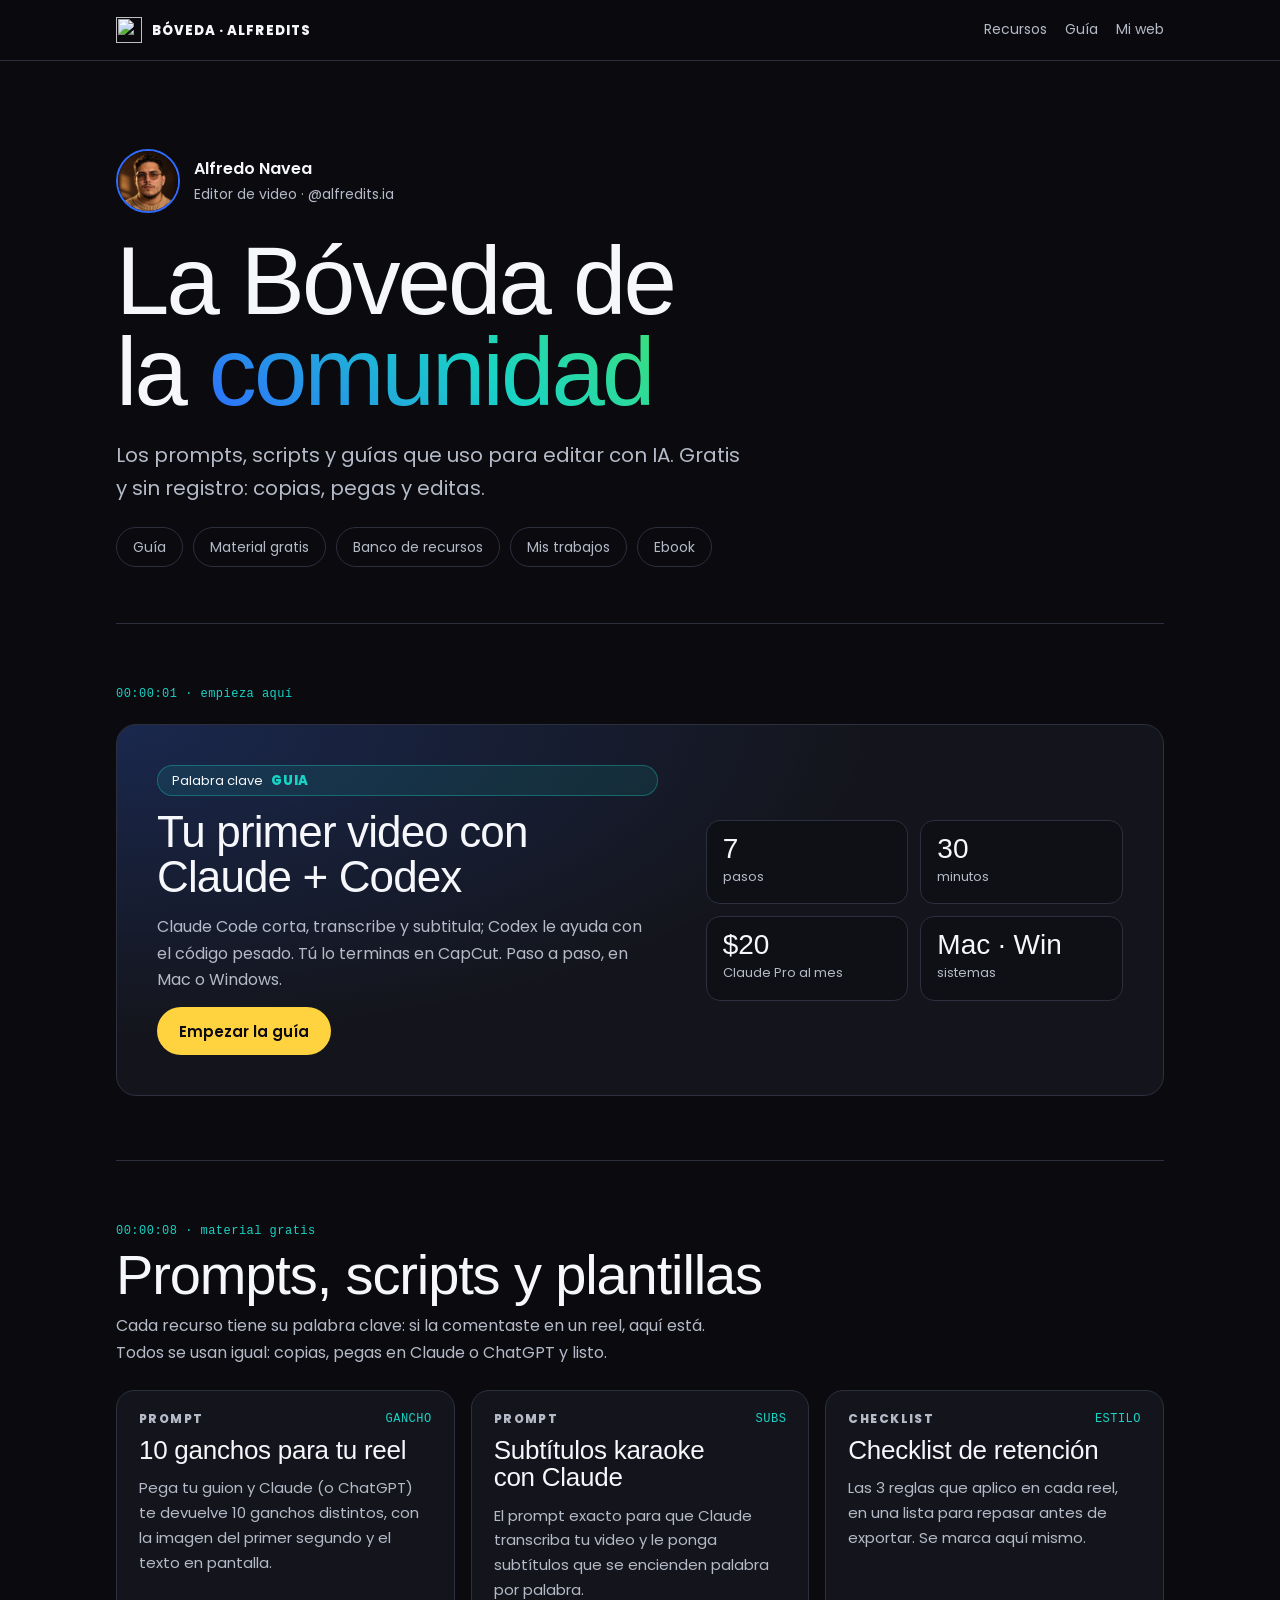
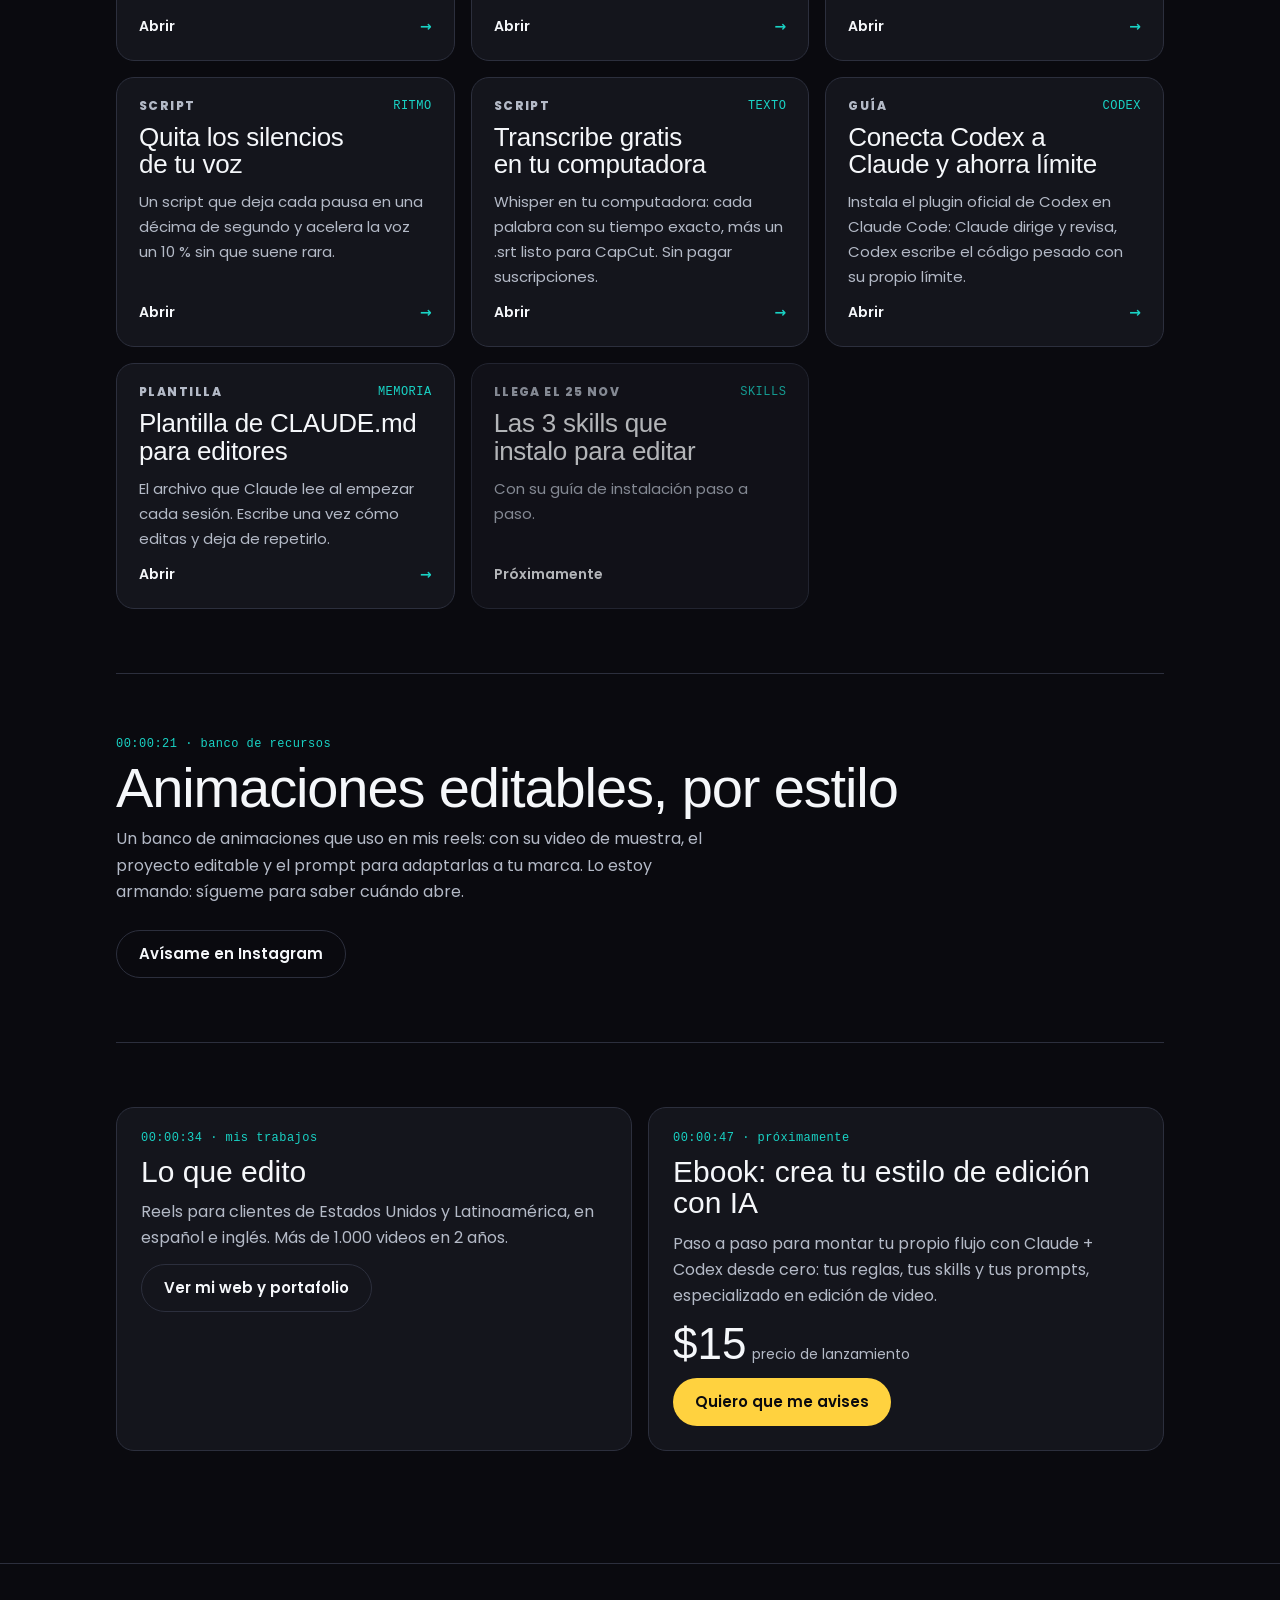
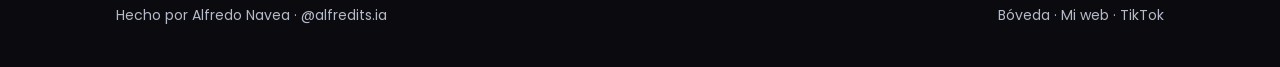
==== comunidad/index.html @ 212ad795 "Añade la Bóveda de la comunidad y la página de enlaces - /comunidad/: hub con material gratis, guía " ====
<!doctype html>
<html lang="es">
<head>
<meta charset="utf-8">
<meta name="viewport" content="width=device-width, initial-scale=1, viewport-fit=cover">
<title>Bóveda de la comunidad · Alfredits</title>
<meta name="description" content="Recursos gratis para editar video con IA: prompts, scripts, plantillas y guías de Alfredo (@alfredits.ia). Sin registro.">
<meta name="author" content="Alfredo Navea">
<link rel="canonical" href="https://alfredits.github.io/comunidad/">
<meta name="theme-color" content="#0A0A0F">
<meta name="color-scheme" content="dark">
<link rel="icon" href="../assets/img/isotipo-color.svg" type="image/svg+xml">
<link rel="apple-touch-icon" href="../assets/img/apple-touch-icon.png">
<meta property="og:type" content="website">
<meta property="og:site_name" content="Alfredits">
<meta property="og:title" content="Bóveda de la comunidad · Alfredits">
<meta property="og:description" content="Recursos gratis para editar video con IA: prompts, scripts, plantillas y guías de Alfredo (@alfredits.ia). Sin registro.">
<meta property="og:url" content="https://alfredits.github.io/comunidad/">
<meta property="og:locale" content="es_ES">
<meta property="og:image" content="https://alfredits.github.io/assets/img/og.jpg">
<meta name="twitter:card" content="summary_large_image">
<link rel="preload" href="../assets/fonts/Coolvetica-Rg.woff2" as="font" type="font/woff2" crossorigin>
<link rel="preconnect" href="https://fonts.googleapis.com">
<link rel="preconnect" href="https://fonts.gstatic.com" crossorigin>
<link rel="stylesheet" href="https://fonts.googleapis.com/css2?family=Poppins:wght@400;500;600&display=swap">
<link rel="stylesheet" href="assets/comunidad.css?v=2">
</head>
<body>
<header class="top"><div class="wrap top__in">
  <a class="top__brand" href="./"><img src="../assets/img/isotipo-color.svg" alt="" width="26" height="26">Bóveda · Alfredits</a>
  <nav class="top__links" aria-label="Secciones">
    <a href="#gratis">Recursos</a>
    <a href="guia/">Guía</a>
    <a class="hide-sm" href="../">Mi web</a>
  </nav>
</div></header>
<main class="wrap">
  <section class="hero">
    <div class="who"><img src="assets/alfredo.webp" alt="Alfredo Navea" width="64" height="64"><div><div class="who__name">Alfredo Navea</div><div class="who__handle">Editor de video · @alfredits.ia</div></div></div>
    <h1>La Bóveda de la <em>comunidad</em></h1>
    <p class="hero__lead">Los prompts, scripts y guías que uso para editar con IA. Gratis y sin registro: copias, pegas y editas.</p>
    <nav class="hero__nav" aria-label="En esta página">
      <a class="pill" href="#guia">Guía</a><a class="pill" href="#gratis">Material gratis</a><a class="pill" href="#banco">Banco de recursos</a><a class="pill" href="#trabajos">Mis trabajos</a><a class="pill" href="#ebook">Ebook</a>
    </nav>
  </section>

  <section class="sec" id="guia">
    <div class="sec__head"><span class="tc">00:00:01 · empieza aquí</span></div>
    <a class="feature" href="guia/">
      <div class="feature__txt">
        <span class="kw">Palabra clave <b>GUIA</b></span>
        <h3>Tu primer video con Claude + Codex</h3>
        <p>Claude Code corta, transcribe y subtitula; Codex le ayuda con el código pesado. Tú lo terminas en CapCut. Paso a paso, en Mac o Windows.</p>
        <span class="btn" style="justify-self:start">Empezar la guía</span>
      </div>
      <div class="stats">
        <div class="stat"><b>7</b><span>pasos</span></div>
        <div class="stat"><b>30</b><span>minutos</span></div>
        <div class="stat"><b>$20</b><span>Claude Pro al mes</span></div>
        <div class="stat"><b>Mac · Win</b><span>sistemas</span></div>
      </div>
    </a>
  </section>

  <section class="sec" id="gratis">
    <div class="sec__head">
      <span class="tc">00:00:08 · material gratis</span>
      <h2>Prompts, scripts y plantillas</h2>
      <p>Cada recurso tiene su palabra clave: si la comentaste en un reel, aquí está. Todos se usan igual: copias, pegas en Claude o ChatGPT y listo.</p>
    </div>
    <div class="grid"><a class="card" href="gancho/">
  <div class="card__top"><span class="label">Prompt</span><span class="tc">GANCHO</span></div>
  <h3>10 ganchos para tu reel</h3>
  <p>Pega tu guion y Claude (o ChatGPT) te devuelve 10 ganchos distintos, con la imagen del primer segundo y el texto en pantalla.</p>
  <div class="card__go"><span>Abrir</span><span>→</span></div>
</a><a class="card" href="subs/">
  <div class="card__top"><span class="label">Prompt</span><span class="tc">SUBS</span></div>
  <h3>Subtítulos karaoke con Claude</h3>
  <p>El prompt exacto para que Claude transcriba tu video y le ponga subtítulos que se encienden palabra por palabra.</p>
  <div class="card__go"><span>Abrir</span><span>→</span></div>
</a><a class="card" href="estilo/">
  <div class="card__top"><span class="label">Checklist</span><span class="tc">ESTILO</span></div>
  <h3>Checklist de retención</h3>
  <p>Las 3 reglas que aplico en cada reel, en una lista para repasar antes de exportar. Se marca aquí mismo.</p>
  <div class="card__go"><span>Abrir</span><span>→</span></div>
</a><a class="card" href="ritmo/">
  <div class="card__top"><span class="label">Script</span><span class="tc">RITMO</span></div>
  <h3>Quita los silencios de tu voz</h3>
  <p>Un script que deja cada pausa en una décima de segundo y acelera la voz un 10 % sin que suene rara.</p>
  <div class="card__go"><span>Abrir</span><span>→</span></div>
</a><a class="card" href="texto/">
  <div class="card__top"><span class="label">Script</span><span class="tc">TEXTO</span></div>
  <h3>Transcribe gratis en tu computadora</h3>
  <p>Whisper en tu computadora: cada palabra con su tiempo exacto, más un .srt listo para CapCut. Sin pagar suscripciones.</p>
  <div class="card__go"><span>Abrir</span><span>→</span></div>
</a><a class="card" href="codex/">
  <div class="card__top"><span class="label">Guía</span><span class="tc">CODEX</span></div>
  <h3>Conecta Codex a Claude y ahorra límite</h3>
  <p>Instala el plugin oficial de Codex en Claude Code: Claude dirige y revisa, Codex escribe el código pesado con su propio límite.</p>
  <div class="card__go"><span>Abrir</span><span>→</span></div>
</a><a class="card" href="memoria/">
  <div class="card__top"><span class="label">Plantilla</span><span class="tc">MEMORIA</span></div>
  <h3>Plantilla de CLAUDE.md para editores</h3>
  <p>El archivo que Claude lee al empezar cada sesión. Escribe una vez cómo editas y deja de repetirlo.</p>
  <div class="card__go"><span>Abrir</span><span>→</span></div>
</a><div class="card card--soon">
  <div class="card__top"><span class="label">Llega el 25 nov</span><span class="tc">SKILLS</span></div>
  <h3>Las 3 skills que instalo para editar</h3>
  <p>Con su guía de instalación paso a paso.</p>
  <div class="card__go"><span>Próximamente</span><span></span></div>
</div></div>
  </section>

  <section class="sec" id="banco">
    <div class="sec__head">
      <span class="tc">00:00:21 · banco de recursos</span>
      <h2>Animaciones editables, por estilo</h2>
      <p>Un banco de animaciones que uso en mis reels: con su video de muestra, el proyecto editable y el prompt para adaptarlas a tu marca. Lo estoy armando: sígueme para saber cuándo abre.</p>
    </div>
    <div class="btns"><a class="btn btn--ghost" href="https://www.instagram.com/alfredits.ia/" rel="noopener">Avísame en Instagram</a></div>
  </section>

  <section class="sec" id="trabajos">
    <div class="duo">
      <div class="panel">
        <span class="tc">00:00:34 · mis trabajos</span>
        <h3>Lo que edito</h3>
        <p>Reels para clientes de Estados Unidos y Latinoamérica, en español e inglés. Más de 1.000 videos en 2 años.</p>
        <div class="btns"><a class="btn btn--ghost" href="../">Ver mi web y portafolio</a></div>
      </div>
      <div class="panel" id="ebook">
        <span class="tc">00:00:47 · próximamente</span>
        <h3>Ebook: crea tu estilo de edición con IA</h3>
        <p>Paso a paso para montar tu propio flujo con Claude + Codex desde cero: tus reglas, tus skills y tus prompts, especializado en edición de video.</p>
        <div class="price">$15<small>precio de lanzamiento</small></div>
        <div class="btns"><a class="btn" href="https://www.instagram.com/alfredits.ia/" rel="noopener">Quiero que me avises</a></div>
      </div>
    </div>
  </section>
</main>
<footer class="foot"><div class="wrap foot__in">
  <span>Hecho por Alfredo Navea · <a href="https://www.instagram.com/alfredits.ia/" rel="noopener">@alfredits.ia</a></span>
  <span><a href="./">Bóveda</a> · <a href="../">Mi web</a> · <a href="https://www.tiktok.com/@alfredits.ia" rel="noopener">TikTok</a></span>
</div></footer>
<script src="assets/comunidad.js?v=1" defer></script>
</body>
</html>
---- comunidad/assets/comunidad.css ----
/* Alfredits · Bóveda de la comunidad
   Misma marca que la web: negro, azul → turquesa, Coolvetica para títulos, Garet para etiquetas,
   Poppins para el texto. Detalle propio: etiquetas con código de tiempo, como en una línea de edición. */

@font-face { font-family: "Coolvetica"; src: url("../../assets/fonts/Coolvetica-Rg.woff2") format("woff2"); font-weight: 400; font-display: swap; }
@font-face { font-family: "Garet"; src: url("../../assets/fonts/Garet-Book.woff2") format("woff2"); font-weight: 400; font-display: swap; }
@font-face { font-family: "Garet"; src: url("../../assets/fonts/Garet-Heavy.woff2") format("woff2"); font-weight: 800; font-display: swap; }

:root {
  --bg: #0A0A0F;
  --surface: #14151C;
  --surface-2: #1D1F29;
  --line: #2C2F3D;
  --ink: #F5F7FA;
  --muted: #B4BAC7;
  --blue: #2F6BFF;
  --teal: #19D3C5;
  --yellow: #FFD23F;
  --code-bg: #0F1016;
  --grad: linear-gradient(45deg, #2F6BFF 0%, #19D3C5 60%, #3CE07A 100%);

  --display: "Coolvetica", "Helvetica Neue", Arial, sans-serif;
  --label: "Garet", "Poppins", Arial, sans-serif;
  --text: "Poppins", system-ui, -apple-system, "Segoe UI", sans-serif;
  --mono: ui-monospace, "Cascadia Code", "SFMono-Regular", Consolas, monospace;

  --gutter: max(16px, env(safe-area-inset-left, 0px));
  --gutter-r: max(16px, env(safe-area-inset-right, 0px));
  --ease: cubic-bezier(.2, .7, .1, 1);
  color-scheme: dark;
}

*, *::before, *::after { box-sizing: border-box; }
html { -webkit-text-size-adjust: 100%; scroll-behavior: smooth; }
body {
  margin: 0; background: var(--bg); color: var(--ink);
  font: 400 16px/1.65 var(--text);
  -webkit-font-smoothing: antialiased; overflow-x: clip;
}
img { display: block; max-width: 100%; }
a { color: inherit; }
h1, h2, h3, p, ul, ol { margin: 0; }
::selection { background: var(--yellow); color: #0A0A0F; }
:focus-visible { outline: 3px solid var(--yellow); outline-offset: 3px; border-radius: 6px; }
@media (prefers-reduced-motion: reduce) { html { scroll-behavior: auto; } * { transition: none !important; animation: none !important; } }

.wrap {
  max-width: 1080px; margin: 0 auto;
  padding-left: var(--gutter); padding-right: var(--gutter-r);
}
.wrap--narrow { max-width: 760px; }

/* ---------- Barra superior */
.top {
  position: sticky; top: env(safe-area-inset-top, 0px); z-index: 20;
  background: rgba(10, 10, 15, .86); backdrop-filter: blur(12px);
  border-bottom: 1px solid var(--line);
}
.top__in { display: flex; align-items: center; justify-content: space-between; gap: 16px; min-height: 60px; }
.top__brand { display: flex; align-items: center; gap: 10px; text-decoration: none; font: 800 13px/1 var(--label); letter-spacing: .08em; text-transform: uppercase; }
.top__brand img { width: 26px; height: 26px; }
.top__links { display: flex; gap: 18px; font-size: 14px; color: var(--muted); }
.top__links a { text-decoration: none; }
.top__links a:hover { color: var(--ink); }
@media (max-width: 560px) { .top__links .hide-sm { display: none; } }

/* ---------- Etiquetas */
.tc {
  font: 400 12px/1 var(--mono); color: var(--teal); letter-spacing: .04em;
}
.label {
  font: 800 12px/1 var(--label); letter-spacing: .12em; text-transform: uppercase; color: var(--muted);
}
.kw {
  display: inline-flex; align-items: center; gap: 8px;
  padding: 8px 14px; border-radius: 999px;
  background: rgba(25, 211, 197, .1); border: 1px solid rgba(25, 211, 197, .35);
  font: 400 13px/1 var(--text); color: var(--ink);
}
.kw b { font: 800 13px/1 var(--label); letter-spacing: .06em; color: var(--teal); }

/* ---------- Hero del hub */
.hero { padding-block: clamp(40px, 8vw, 88px) clamp(32px, 6vw, 56px); display: grid; gap: 22px; }
.who { display: flex; align-items: center; gap: 14px; }
.who img { width: 64px; height: 64px; border-radius: 50%; object-fit: cover; border: 2px solid var(--blue); }
.who__name { font-weight: 600; }
.who__handle { color: var(--muted); font-size: 14px; }
.hero h1 {
  font: 400 clamp(44px, 8vw, 96px)/.95 var(--display); letter-spacing: -.03em; max-width: 12ch; text-wrap: balance;
}
.hero h1 em { font-style: normal; background: var(--grad); -webkit-background-clip: text; background-clip: text; color: transparent; }
.hero__lead { font-size: clamp(17px, 2vw, 20px); color: var(--muted); max-width: 52ch; }
.hero__nav { display: flex; flex-wrap: wrap; gap: 10px; }
.pill {
  display: inline-flex; align-items: center; min-height: 40px; padding: 0 16px; border-radius: 999px;
  border: 1px solid var(--line); text-decoration: none; font-size: 14px; color: var(--muted);
}
.pill:hover { color: var(--ink); border-color: var(--muted); }

/* ---------- Secciones */
.sec { padding-block: clamp(36px, 6vw, 64px); border-top: 1px solid var(--line); display: grid; gap: 24px; }
.sec__head { display: grid; gap: 10px; }
.sec__head h2 { font: 400 clamp(32px, 4.6vw, 56px)/1 var(--display); letter-spacing: -.02em; text-wrap: balance; }
.sec__head p { color: var(--muted); max-width: 60ch; }

/* ---------- Guía destacada */
.feature {
  display: grid; grid-template-columns: 1.2fr 1fr; gap: clamp(20px, 4vw, 48px); align-items: center;
  padding: clamp(22px, 4vw, 40px); border-radius: 20px;
  background: radial-gradient(120% 140% at 0% 0%, rgba(47, 107, 255, .22), transparent 60%), var(--surface);
  border: 1px solid var(--line); text-decoration: none;
}
.feature h3 { font: 400 clamp(28px, 4vw, 44px)/1.02 var(--display); letter-spacing: -.02em; text-wrap: balance; }
.feature p { color: var(--muted); }
.feature__txt { display: grid; gap: 14px; min-width: 0; }
.stats { display: grid; grid-template-columns: repeat(2, minmax(0, 1fr)); gap: 12px; }
.stat { padding: 14px 16px; border-radius: 14px; background: var(--code-bg); border: 1px solid var(--line); }
.stat b { display: block; font: 400 28px/1 var(--display); }
.stat span { font-size: 13px; color: var(--muted); }
@media (max-width: 760px) { .feature { grid-template-columns: 1fr; } }

/* ---------- Tarjetas de recursos */
.grid { display: grid; grid-template-columns: repeat(auto-fill, minmax(min(100%, 300px), 1fr)); gap: 16px; }
.card {
  display: grid; grid-template-rows: auto auto 1fr auto; gap: 12px;
  padding: 22px; border-radius: 18px; background: var(--surface); border: 1px solid var(--line);
  text-decoration: none; min-width: 0;
  transition: border-color .25s var(--ease), transform .25s var(--ease);
}
.card:hover { border-color: rgba(25, 211, 197, .55); transform: translateY(-2px); }
.card__top { display: flex; justify-content: space-between; align-items: center; gap: 10px; }
.card h3 { font: 400 26px/1.05 var(--display); letter-spacing: -.01em; text-wrap: balance; }
.card p { color: var(--muted); font-size: 15px; }
.card__go { display: flex; justify-content: space-between; align-items: center; font-size: 14px; font-weight: 600; }
.card__go span:last-child { color: var(--teal); }
.card--soon { opacity: .72; }
.card--soon:hover { transform: none; border-color: var(--line); }

/* ---------- Bloques de dos columnas (trabajos / ebook) */
.duo { display: grid; grid-template-columns: repeat(auto-fit, minmax(min(100%, 320px), 1fr)); gap: 16px; }
.panel { padding: 24px; border-radius: 18px; background: var(--surface); border: 1px solid var(--line); display: grid; gap: 12px; align-content: start; min-width: 0; }
.panel h3 { font: 400 30px/1.05 var(--display); }
.panel p { color: var(--muted); }
.price { font: 400 44px/1 var(--display); }
.price small { font: 400 14px/1 var(--text); color: var(--muted); margin-left: 6px; }

/* ---------- Botones */
.btn {
  display: inline-flex; align-items: center; justify-content: center; gap: 8px;
  min-height: 48px; padding: 0 22px; border-radius: 999px; border: 0; cursor: pointer;
  background: var(--yellow); color: #0A0A0F; font: 600 15px/1 var(--text); text-decoration: none;
}
.btn--ghost { background: transparent; color: var(--ink); border: 1px solid var(--line); }
.btn--ghost:hover { border-color: var(--muted); }
.btns { display: flex; flex-wrap: wrap; gap: 10px; }

/* ---------- Página de recurso */
.crumb { padding-top: 28px; font-size: 14px; color: var(--muted); }
.crumb a { text-decoration: none; }
.crumb a:hover { color: var(--ink); }
.res-head { padding-block: 22px 34px; display: grid; gap: 16px; }
.res-head h1 { font: 400 clamp(38px, 7vw, 72px)/.98 var(--display); letter-spacing: -.025em; text-wrap: balance; }
.res-head p { font-size: clamp(17px, 2vw, 19px); color: var(--muted); max-width: 56ch; }
.meta { display: flex; flex-wrap: wrap; gap: 8px; }
.meta span { padding: 6px 12px; border-radius: 999px; background: var(--surface-2); font-size: 13px; color: var(--muted); }

.how { display: grid; grid-template-columns: repeat(auto-fit, minmax(min(100%, 200px), 1fr)); gap: 12px; counter-reset: how; }
.how li { list-style: none; padding: 16px; border-radius: 14px; background: var(--surface); border: 1px solid var(--line); counter-increment: how; display: grid; gap: 6px; }
.how li::before { content: "0" counter(how); font: 400 12px/1 var(--mono); color: var(--teal); }
.block .how { padding: 0; }

.block { display: grid; gap: 14px; padding-block: 28px; border-top: 1px solid var(--line); }
.block h2 { font: 400 clamp(26px, 3.6vw, 38px)/1.05 var(--display); letter-spacing: -.01em; }
.block p, .block li { color: var(--muted); }
.block p b, .block li b { color: var(--ink); font-weight: 600; }
.block ul, .block ol { padding-left: 1.2em; display: grid; gap: 8px; }

.code { position: relative; border-radius: 14px; background: var(--code-bg); border: 1px solid var(--line); min-width: 0; }
.code__bar { display: flex; justify-content: space-between; align-items: center; gap: 10px; padding: 10px 12px 10px 16px; border-bottom: 1px solid var(--line); }
.code__bar .label { font-size: 11px; }
.code pre { margin: 0; padding: 16px; overflow-x: auto; font: 400 13.5px/1.6 var(--mono); color: #DDE3EE; white-space: pre-wrap; word-break: break-word; }
.code--scroll pre { white-space: pre; word-break: normal; max-height: 460px; }
.copy {
  min-height: 34px; padding: 0 14px; border-radius: 999px; border: 1px solid var(--line); background: var(--surface-2);
  color: var(--ink); font: 600 13px/1 var(--text); cursor: pointer;
}
.copy.is-done { background: var(--teal); color: #0A0A0F; border-color: var(--teal); }

.note { padding: 16px 18px; border-radius: 14px; background: rgba(47, 107, 255, .1); border: 1px solid rgba(47, 107, 255, .35); display: grid; gap: 6px; }
.note .label { color: #9DB8FF; }
.note p { color: var(--ink); }

.check { list-style: none; padding: 0 !important; display: grid; gap: 8px; }
.check label { display: flex; gap: 12px; align-items: flex-start; padding: 12px 14px; border-radius: 12px; background: var(--surface); border: 1px solid var(--line); cursor: pointer; color: var(--ink); }
.check input { width: 18px; height: 18px; margin-top: 3px; accent-color: var(--teal); flex: none; }
.check input:checked + span { color: var(--muted); text-decoration: line-through; text-decoration-color: rgba(180, 186, 199, .5); }

.dl { display: flex; flex-wrap: wrap; gap: 10px; }

/* ---------- Guía paso a paso */
.os { display: inline-flex; padding: 4px; border-radius: 999px; background: var(--surface); border: 1px solid var(--line); gap: 4px; }
.os button { min-height: 36px; padding: 0 16px; border-radius: 999px; border: 0; background: transparent; color: var(--muted); font: 600 14px/1 var(--text); cursor: pointer; }
.os button[aria-pressed="true"] { background: var(--ink); color: #0A0A0F; }
[data-os-show] { display: none; }
html[data-os="mac"] [data-os-show="mac"], html[data-os="win"] [data-os-show="win"] { display: block; }

.progress { display: grid; gap: 8px; }
.progress__bar { height: 6px; border-radius: 99px; background: var(--surface-2); overflow: hidden; }
.progress__bar i { display: block; height: 100%; width: 0; background: var(--grad); transition: width .4s var(--ease); }
.progress__txt { font-size: 14px; color: var(--muted); }

.step { display: grid; gap: 14px; padding-block: 30px; border-top: 1px solid var(--line); }
.step__head { display: flex; align-items: baseline; gap: 14px; }
.step__num { font: 400 13px/1 var(--mono); color: var(--teal); }
.step h2 { font: 400 clamp(26px, 3.6vw, 36px)/1.05 var(--display); }
.step p, .step li { color: var(--muted); }
.step p b, .step li b { color: var(--ink); font-weight: 600; }
.step ul { padding-left: 1.2em; display: grid; gap: 6px; }
.done-btn { justify-self: start; }
.step.is-done .done-btn { background: var(--teal); }

details { border-radius: 12px; background: var(--surface); border: 1px solid var(--line); }
details summary { cursor: pointer; padding: 14px 16px; font-weight: 600; }
details p { padding: 0 16px 14px; color: var(--muted); }

/* ---------- Video horizontal de la guía */
.video { position: relative; aspect-ratio: 16 / 9; max-width: 100%; border-radius: 16px; overflow: hidden; border: 1px solid var(--line); background: var(--code-bg); }
.video iframe { position: absolute; inset: 0; width: 100%; height: 100%; border: 0; }
.video--soon { display: grid; place-items: center; text-align: center; padding: 20px;
  background: radial-gradient(80% 90% at 20% 10%, rgba(47, 107, 255, .28), transparent 60%), radial-gradient(70% 80% at 90% 100%, rgba(25, 211, 197, .18), transparent 60%), var(--code-bg); }
.video--soon div { display: grid; gap: 8px; justify-items: center; }
.video--soon b { font: 400 clamp(22px, 3.4vw, 32px)/1.1 var(--display); color: var(--ink); }
.video--soon span:last-child { color: var(--muted); font-size: 14px; }

/* ---------- Cierre y pie */
.cta { margin-block: 40px 0; padding: clamp(24px, 4vw, 40px); border-radius: 20px; background: var(--surface); border: 1px solid var(--line); display: grid; gap: 14px; }
.cta h2 { font: 400 clamp(28px, 4vw, 44px)/1.02 var(--display); text-wrap: balance; }
.cta p { color: var(--muted); max-width: 56ch; }
.more { display: grid; gap: 10px; }
.more a { display: flex; justify-content: space-between; gap: 12px; padding: 14px 16px; border-radius: 12px; border: 1px solid var(--line); text-decoration: none; }
.more a:hover { border-color: var(--muted); }
.more a span:last-child { color: var(--teal); white-space: nowrap; }

.foot { padding-block: 40px calc(40px + env(safe-area-inset-bottom, 0px)); margin-top: 48px; border-top: 1px solid var(--line); color: var(--muted); font-size: 14px; }
.foot__in { display: flex; flex-wrap: wrap; justify-content: space-between; gap: 12px; }
.foot a { text-decoration: none; }
.foot a:hover { color: var(--ink); }
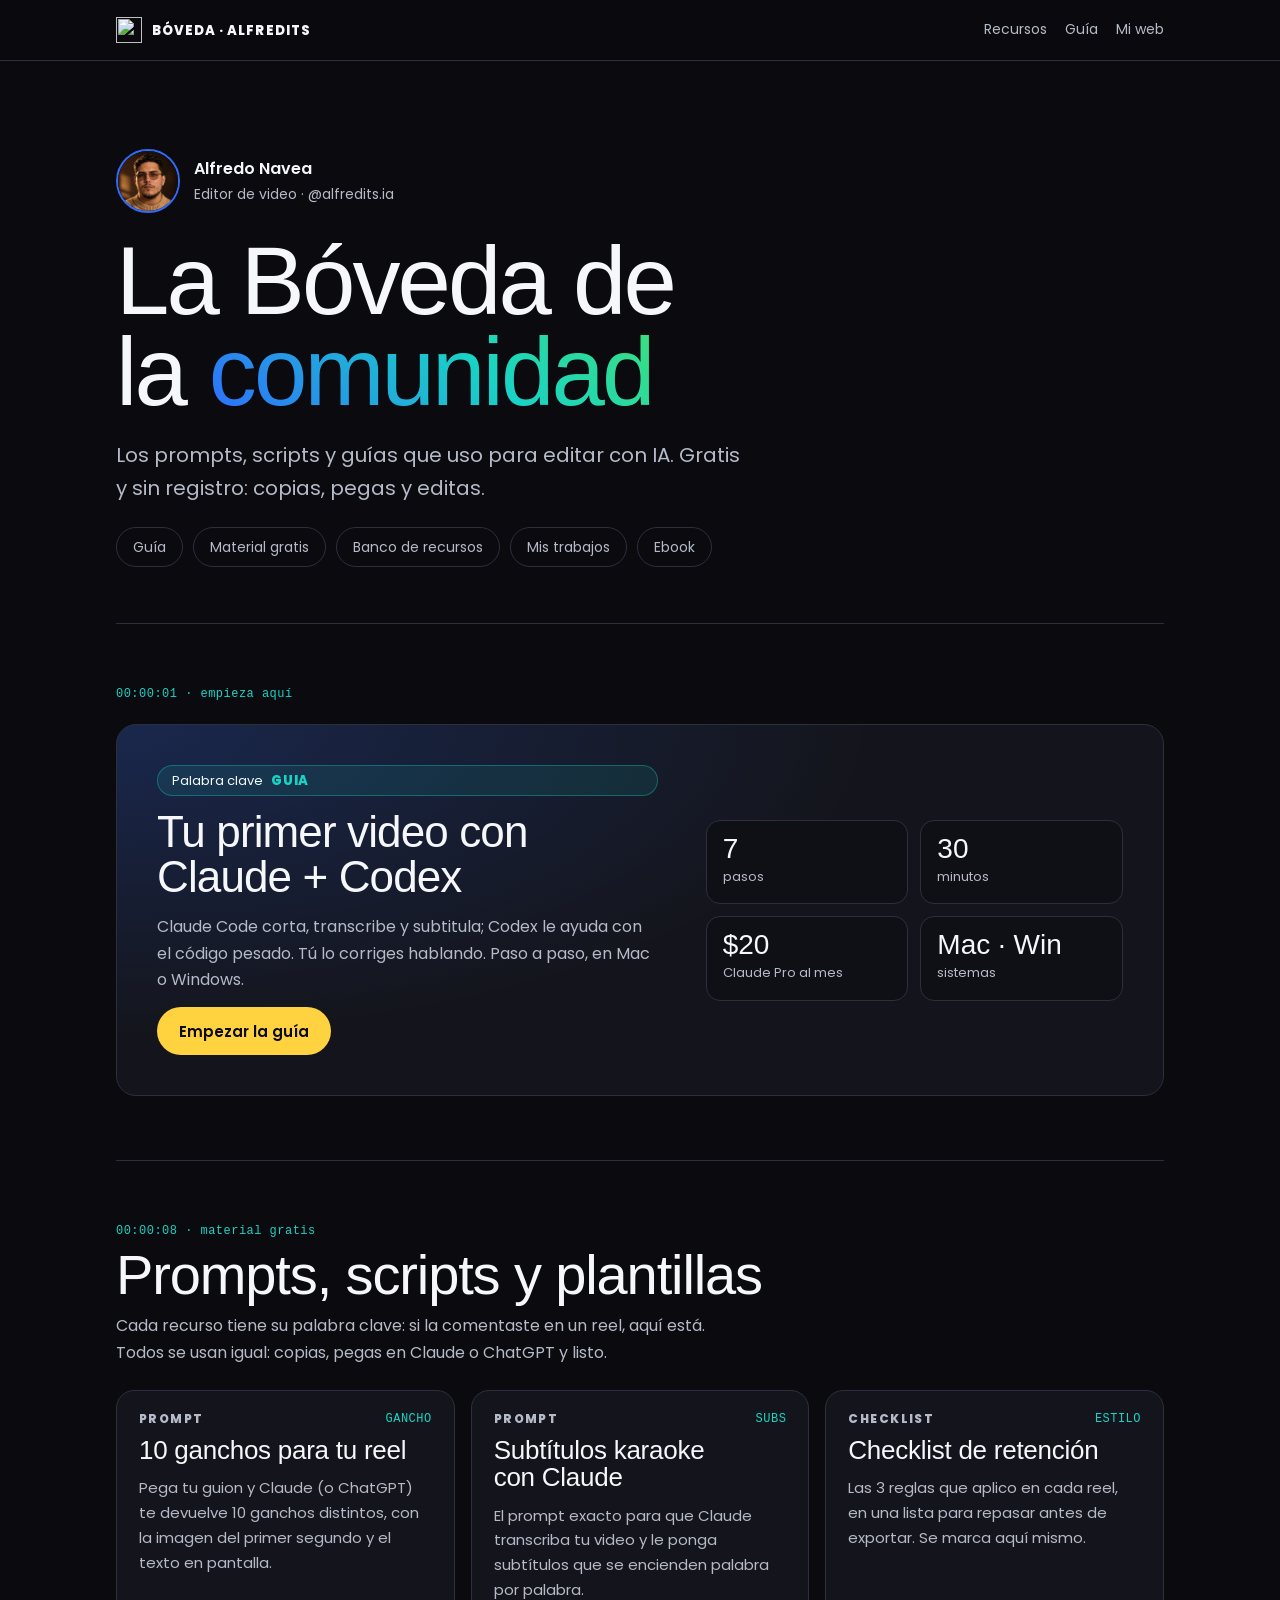
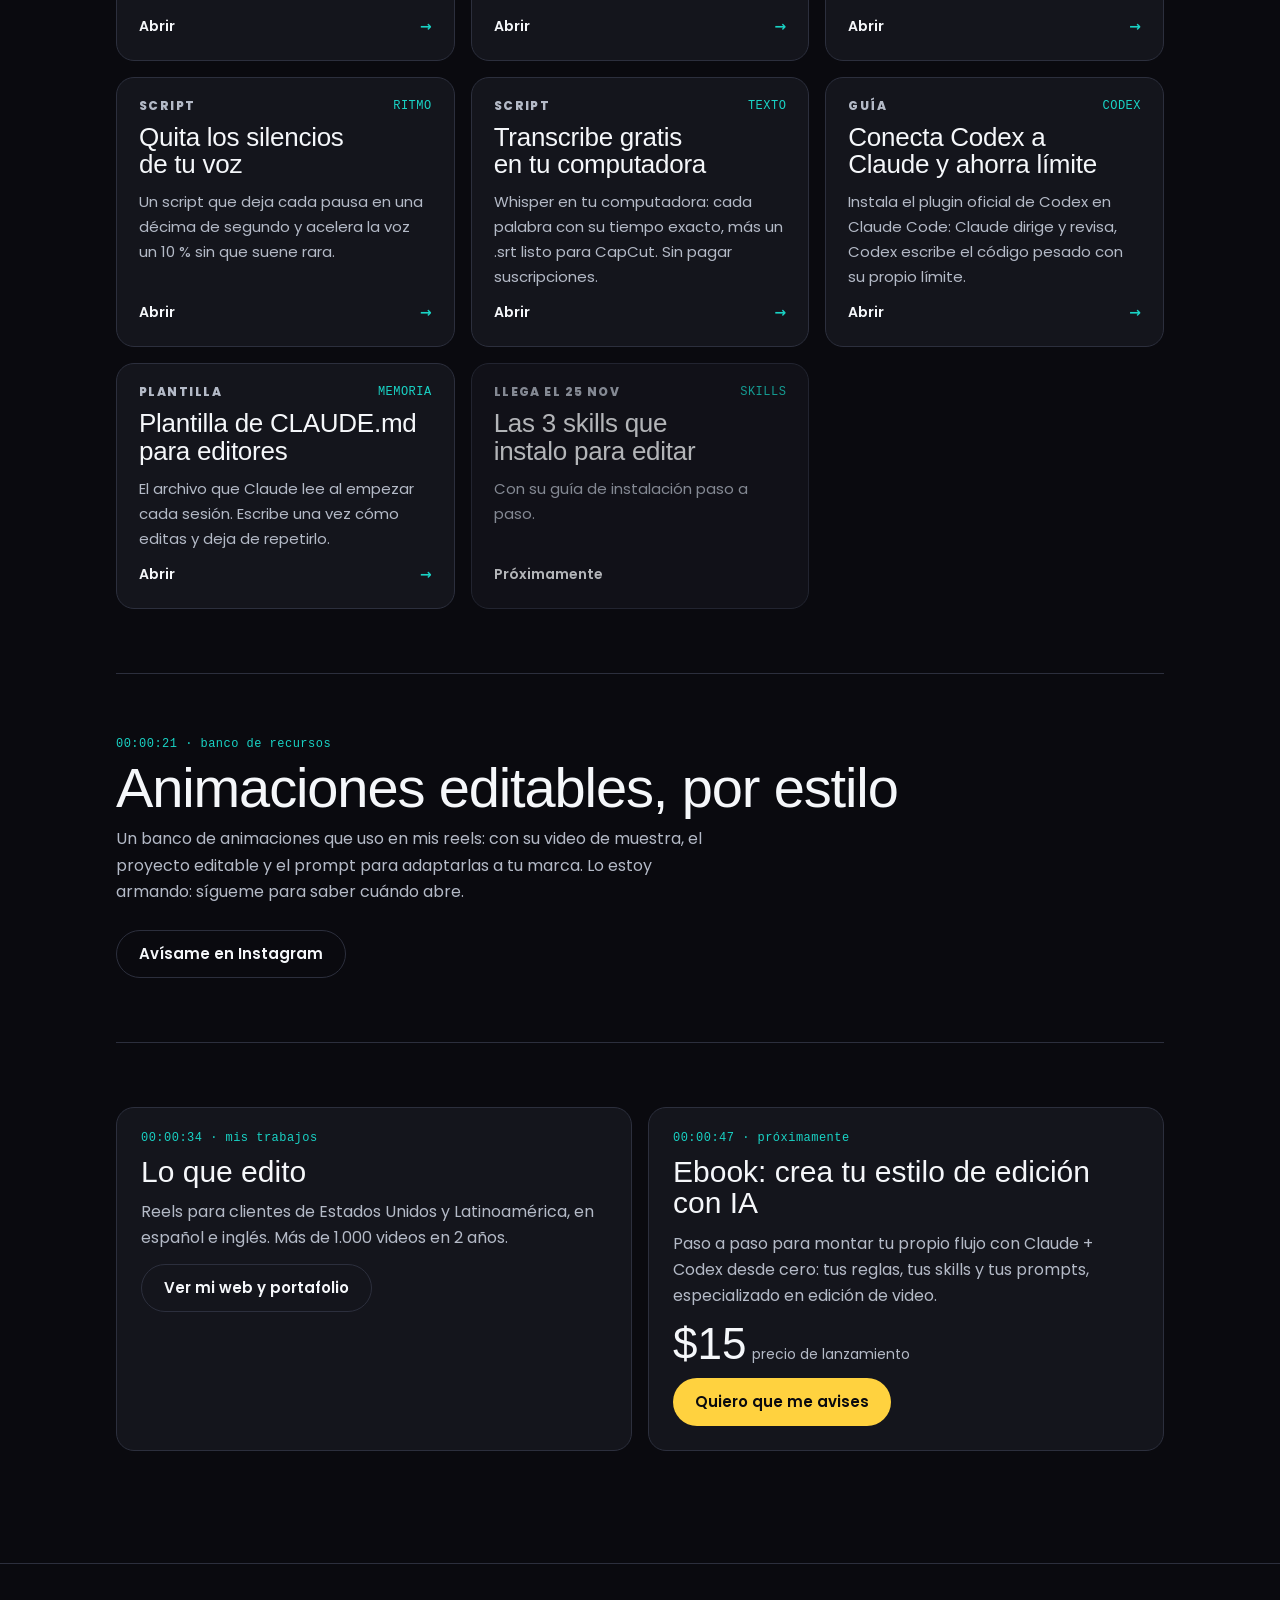
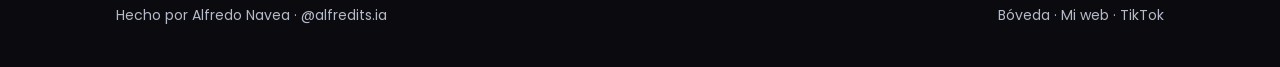
==== commit edb3884b: "Guía: el primer video se hace todo con Claude - Paso 7 "Graba y pídeselo a Claude": música de fondo " ====
--- a/comunidad/index.html
+++ b/comunidad/index.html
@@ -50,7 +50,7 @@
       <div class="feature__txt">
         <span class="kw">Palabra clave <b>GUIA</b></span>
         <h3>Tu primer video con Claude + Codex</h3>
-        <p>Claude Code corta, transcribe y subtitula; Codex le ayuda con el código pesado. Tú lo terminas en CapCut. Paso a paso, en Mac o Windows.</p>
+        <p>Claude Code corta, transcribe y subtitula; Codex le ayuda con el código pesado. Tú lo corriges hablando. Paso a paso, en Mac o Windows.</p>
         <span class="btn" style="justify-self:start">Empezar la guía</span>
       </div>
       <div class="stats">
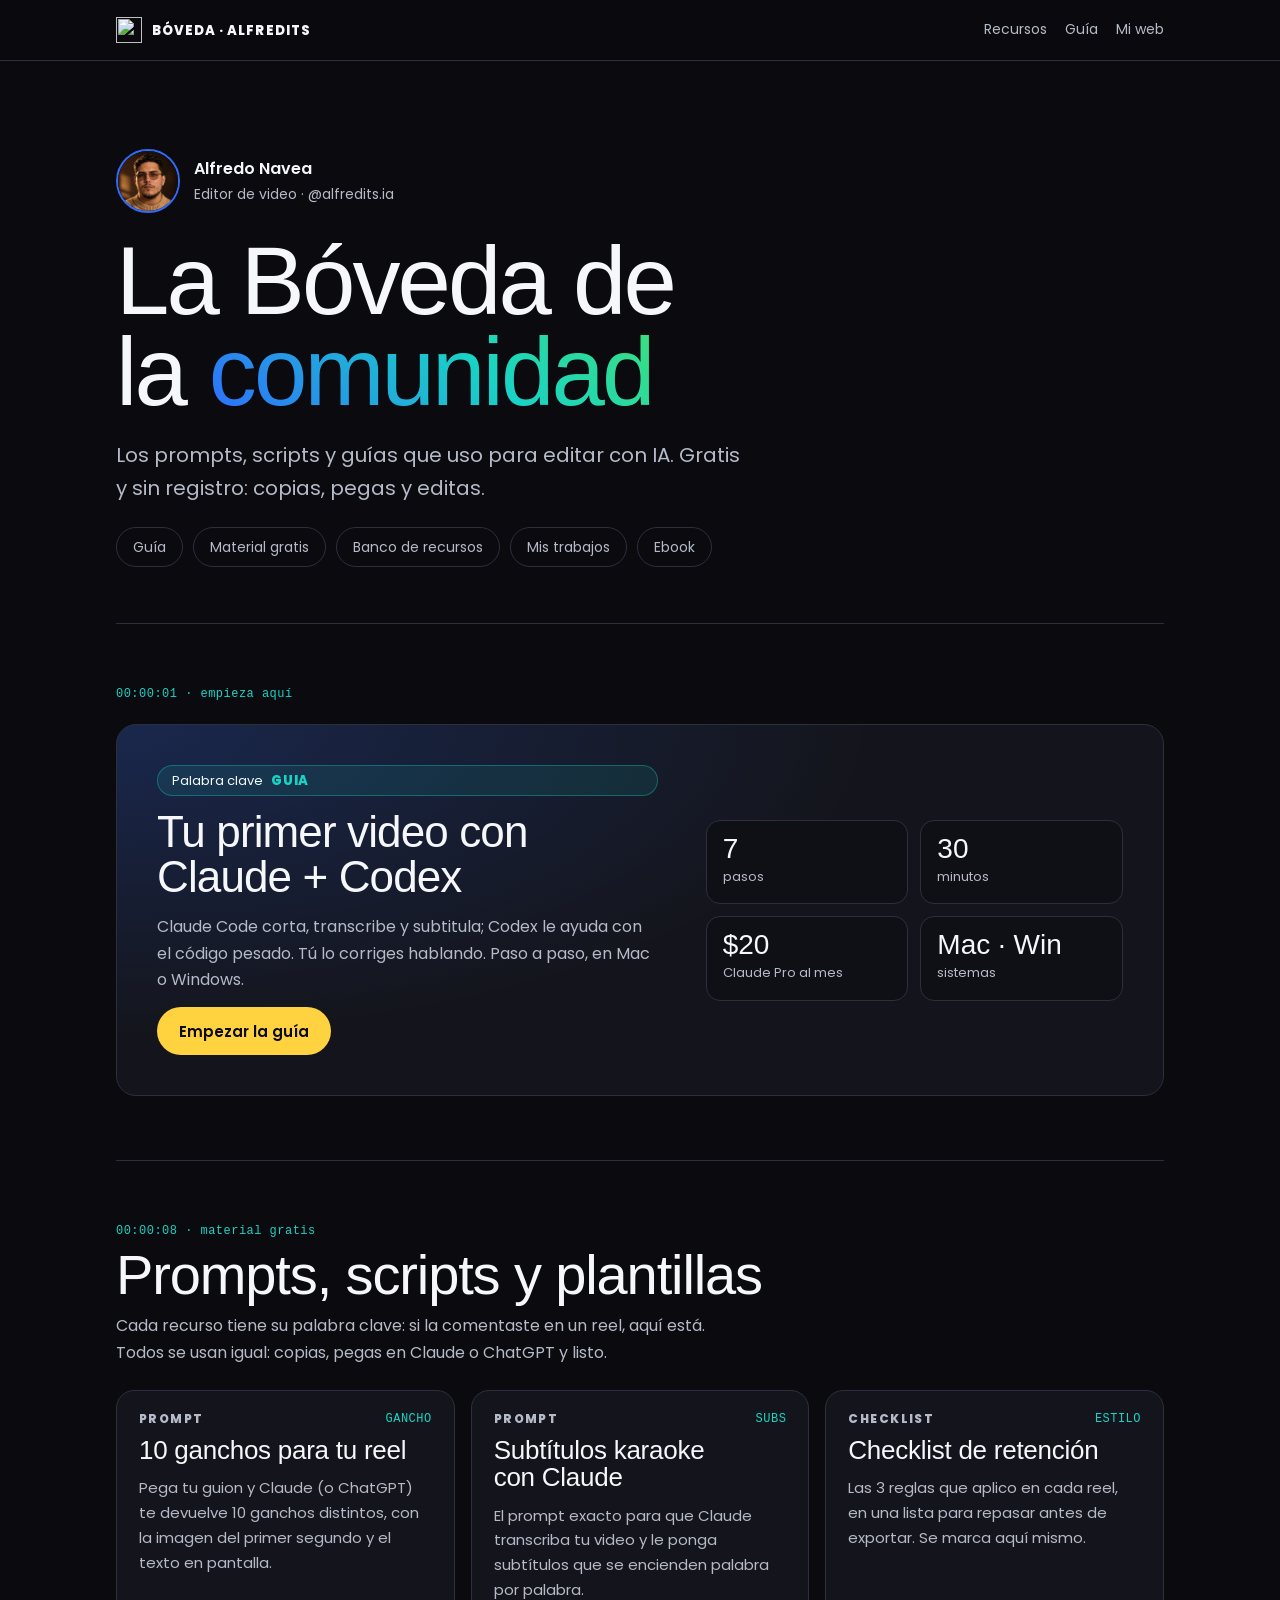
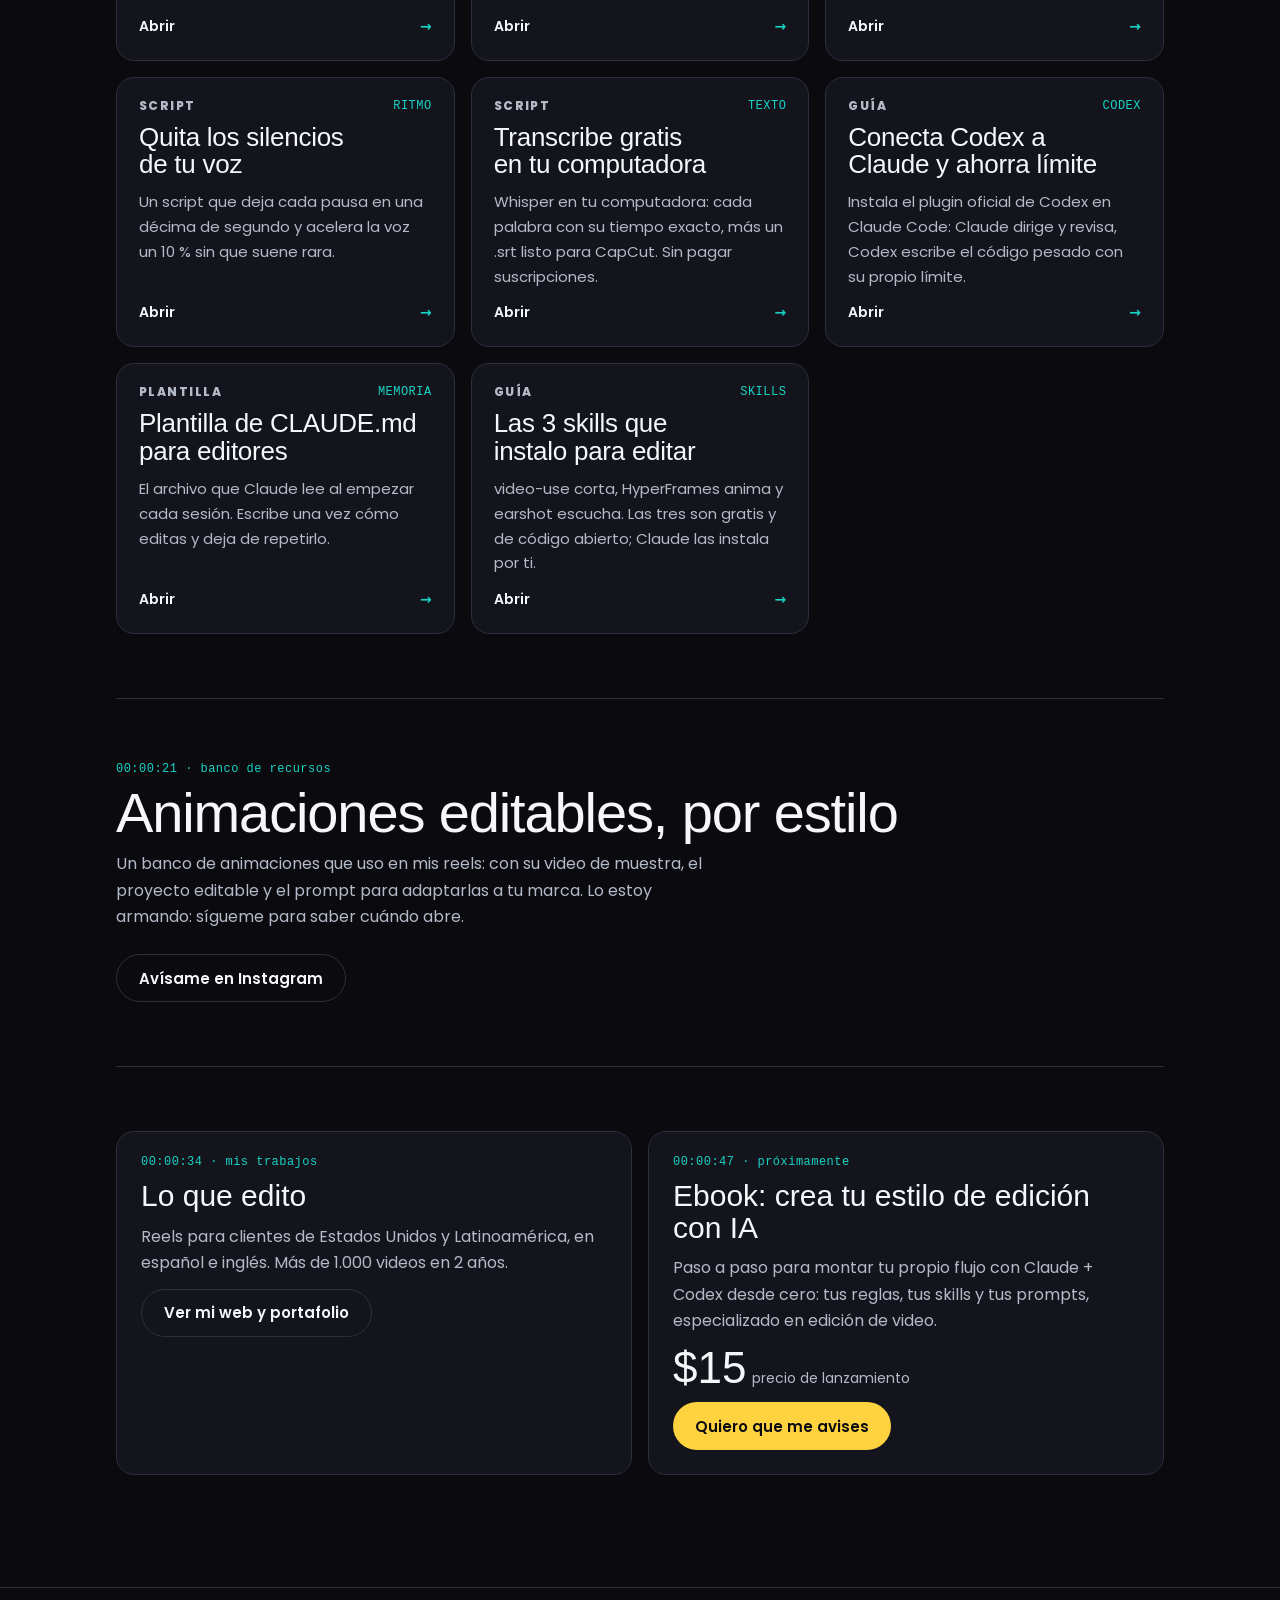
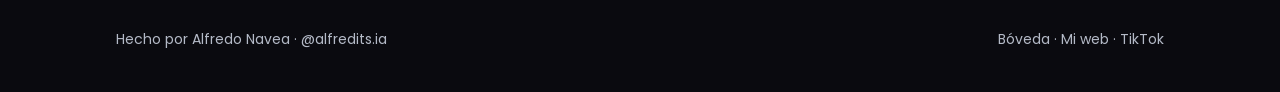
==== commit e6043fb7: "Bóveda: recurso SKILLS (video-use, HyperFrames, earshot) y paso /reload-plugins en CODEX Co-Authored" ====
--- a/comunidad/index.html
+++ b/comunidad/index.html
@@ -103,12 +103,12 @@
   <h3>Plantilla de CLAUDE.md para editores</h3>
   <p>El archivo que Claude lee al empezar cada sesión. Escribe una vez cómo editas y deja de repetirlo.</p>
   <div class="card__go"><span>Abrir</span><span>→</span></div>
-</a><div class="card card--soon">
-  <div class="card__top"><span class="label">Llega el 25 nov</span><span class="tc">SKILLS</span></div>
+</a><a class="card" href="skills/">
+  <div class="card__top"><span class="label">Guía</span><span class="tc">SKILLS</span></div>
   <h3>Las 3 skills que instalo para editar</h3>
-  <p>Con su guía de instalación paso a paso.</p>
-  <div class="card__go"><span>Próximamente</span><span></span></div>
-</div></div>
+  <p>video-use corta, HyperFrames anima y earshot escucha. Las tres son gratis y de código abierto; Claude las instala por ti.</p>
+  <div class="card__go"><span>Abrir</span><span>→</span></div>
+</a></div>
   </section>
 
   <section class="sec" id="banco">
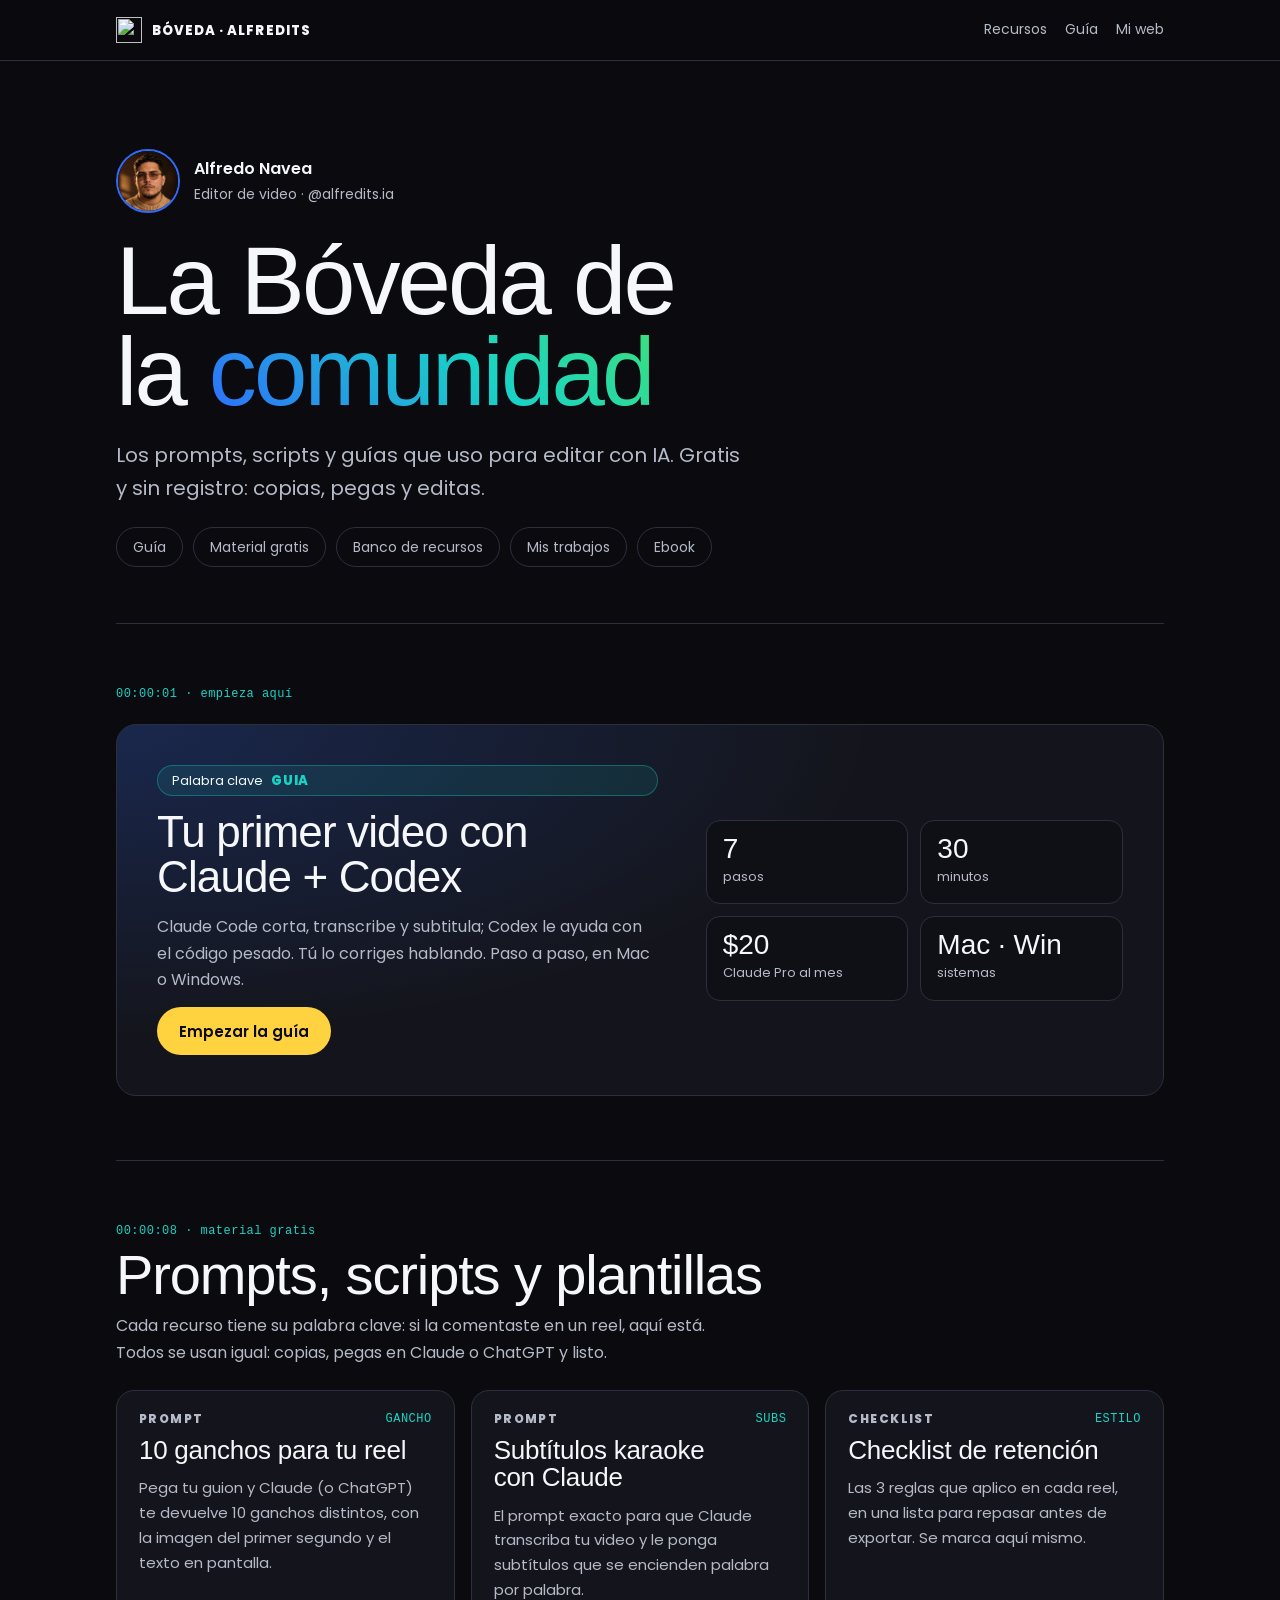
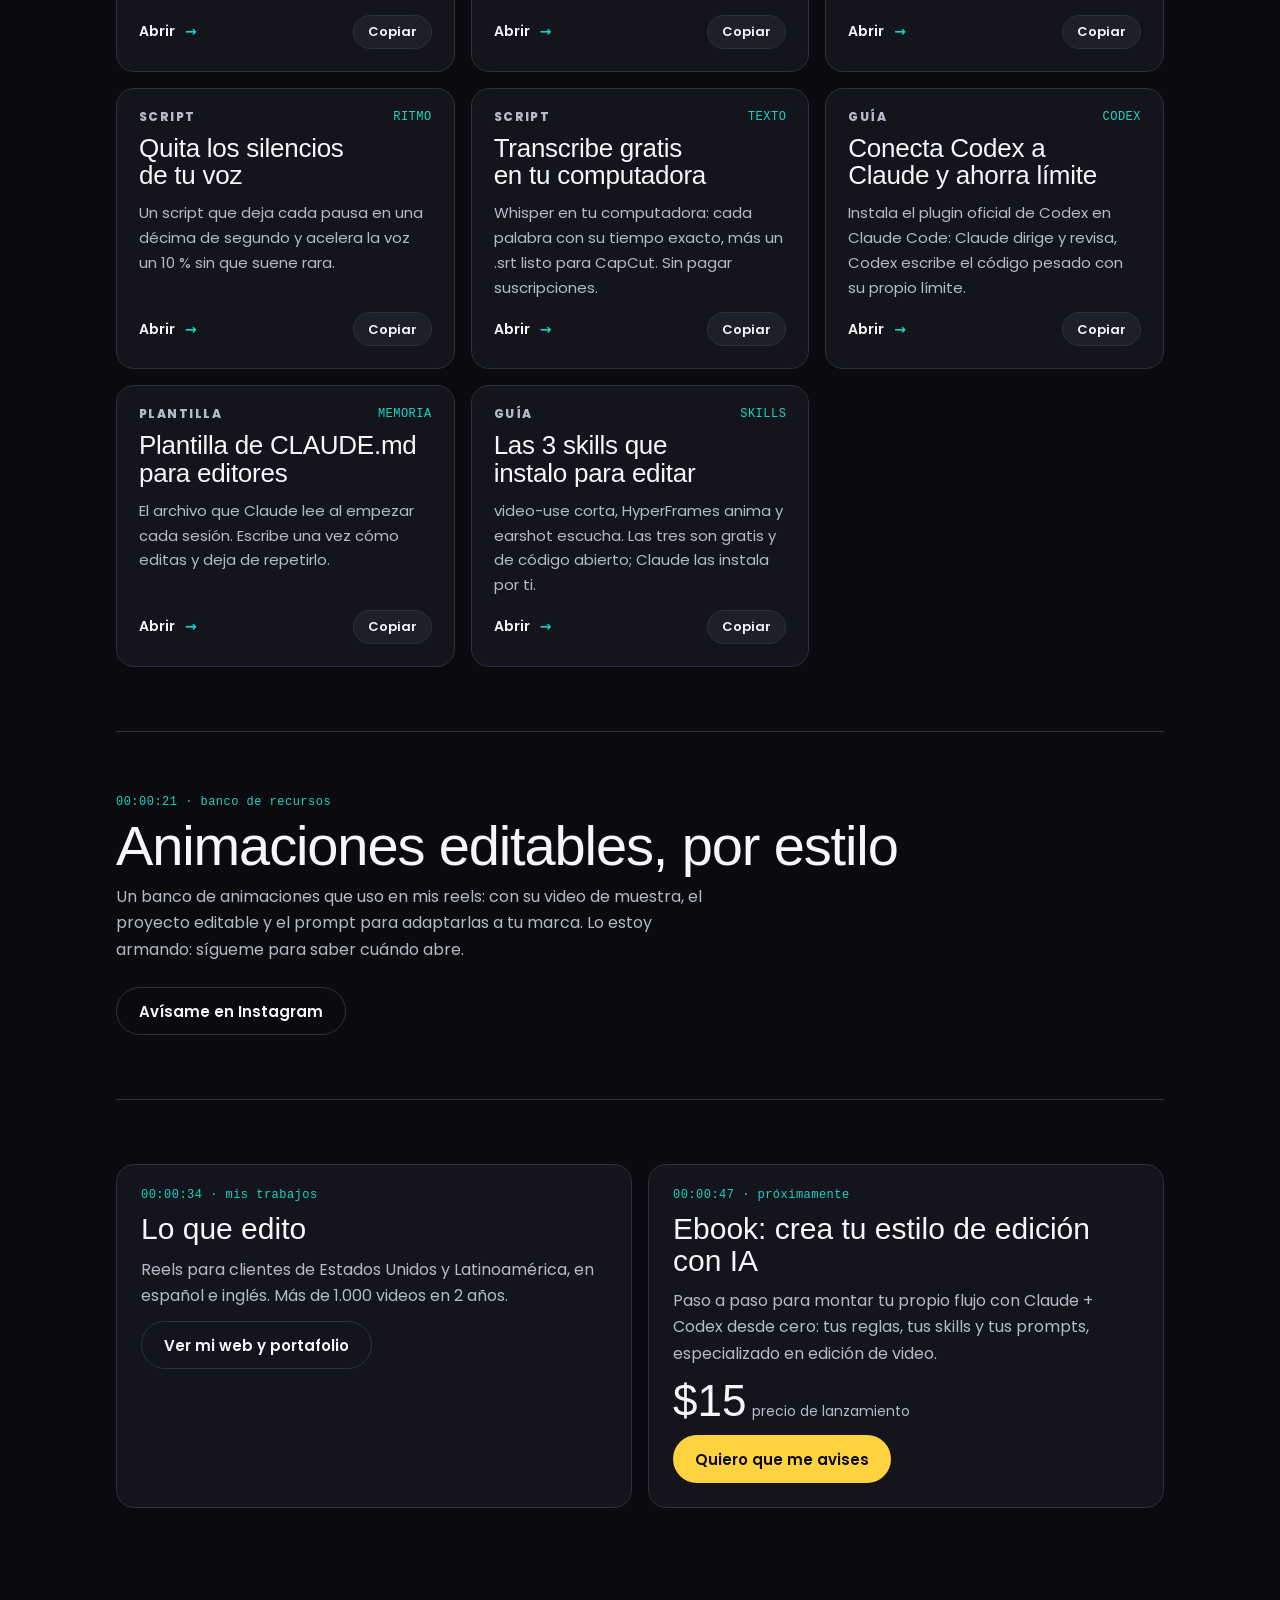
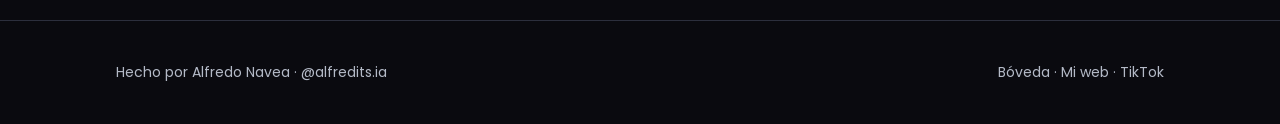
==== commit 1c2ed6f1: "Bóveda: botón Copiar en cada tarjeta de recurso Co-Authored-By: Claude Opus 5.5 <noreply@anthropic.c" ====
--- a/comunidad/index.html
+++ b/comunidad/index.html
@@ -23,7 +23,7 @@
 <link rel="preconnect" href="https://fonts.googleapis.com">
 <link rel="preconnect" href="https://fonts.gstatic.com" crossorigin>
 <link rel="stylesheet" href="https://fonts.googleapis.com/css2?family=Poppins:wght@400;500;600&display=swap">
-<link rel="stylesheet" href="assets/comunidad.css?v=2">
+<link rel="stylesheet" href="assets/comunidad.css?v=3">
 </head>
 <body>
 <header class="top"><div class="wrap top__in">
@@ -68,47 +68,313 @@
       <h2>Prompts, scripts y plantillas</h2>
       <p>Cada recurso tiene su palabra clave: si la comentaste en un reel, aquí está. Todos se usan igual: copias, pegas en Claude o ChatGPT y listo.</p>
     </div>
-    <div class="grid"><a class="card" href="gancho/">
+    <div class="grid"><div class="card">
   <div class="card__top"><span class="label">Prompt</span><span class="tc">GANCHO</span></div>
   <h3>10 ganchos para tu reel</h3>
   <p>Pega tu guion y Claude (o ChatGPT) te devuelve 10 ganchos distintos, con la imagen del primer segundo y el texto en pantalla.</p>
-  <div class="card__go"><span>Abrir</span><span>→</span></div>
-</a><a class="card" href="subs/">
+  <div class="card__go"><a class="card__link" href="gancho/">Abrir <span>→</span></a><button class="copy card__copy" type="button" data-copy="cp-gancho" aria-label="Copiar prompt de GANCHO">Copiar</button></div>
+  <pre class="card__src" id="cp-gancho" hidden>Eres un editor de reels experto en retención. Voy a pasarte el guion de un reel de [DURACIÓN, por ejemplo 35] segundos para [PLATAFORMA: Instagram / TikTok]. Mi público es [QUIÉN TE VE, por ejemplo: editores que empiezan].
+
+Escríbeme 10 ganchos para el primer segundo del reel. Reglas:
+- Máximo 12 palabras cada uno, en español natural, como lo diría una persona a cámara.
+- Usa 10 tipos distintos, uno por gancho: cifra concreta, pregunta, resultado primero, error común, contradicción con lo que todos creen, antes y después, &quot;yo ya no…&quot;, reto o apuesta, secreto de oficio y advertencia.
+- Solo usa cifras y datos que estén en mi guion. No inventes resultados.
+- Nada de clickbait que el video no cumpla: el gancho tiene que prometer lo que el reel entrega.
+
+Para cada gancho dame:
+1. La frase.
+2. Qué se ve en el primer segundo (la imagen o el plano exacto).
+3. El texto en pantalla (máximo 5 palabras).
+
+Al final, marca los 3 que más retendrían y explica en una línea por qué cada uno.
+
+Guion:
+[PEGA AQUÍ TU GUION]</pre>
+</div><div class="card">
   <div class="card__top"><span class="label">Prompt</span><span class="tc">SUBS</span></div>
   <h3>Subtítulos karaoke con Claude</h3>
   <p>El prompt exacto para que Claude transcriba tu video y le ponga subtítulos que se encienden palabra por palabra.</p>
-  <div class="card__go"><span>Abrir</span><span>→</span></div>
-</a><a class="card" href="estilo/">
+  <div class="card__go"><a class="card__link" href="subs/">Abrir <span>→</span></a><button class="copy card__copy" type="button" data-copy="cp-subs" aria-label="Copiar prompt de SUBS">Copiar</button></div>
+  <pre class="card__src" id="cp-subs" hidden>Eres mi editor de subtítulos. En la carpeta Brutos está mi video [NOMBRE DEL VIDEO].
+
+1. Transcríbelo en mi computadora con Whisper (faster-whisper), con el tiempo de cada palabra. Idioma: [español].
+2. Crea subtítulos estilo karaoke: bloques de 2 a 4 palabras; la frase aparece en gris claro y cada palabra se enciende en [COLOR, por ejemplo #19D3C5] justo cuando la digo.
+3. Fuente [FUENTE], grande y fácil de leer, sin fondo y con una sombra suave. Colócalos a la altura del pecho, nunca encima de la cara, y dentro de la zona segura de un video vertical de 1080×1920.
+4. Máximo una palabra clave por frase puede ir un poco más grande. Sin puntos finales.
+5. Antes de renderizar, revisa la transcripción y enséñame las palabras dudosas para corregirlas.
+6. Renderiza con FFmpeg (subtítulos ASS quemados en el video) y guárdalo en Exportados como [NOMBRE]-subs-v1.mp4. Guarda también el archivo .ass por si quiero cambiar algo.
+
+Si te falta una herramienta (FFmpeg, Python o faster-whisper), instálala pidiéndome permiso antes.</pre>
+</div><div class="card">
   <div class="card__top"><span class="label">Checklist</span><span class="tc">ESTILO</span></div>
   <h3>Checklist de retención</h3>
   <p>Las 3 reglas que aplico en cada reel, en una lista para repasar antes de exportar. Se marca aquí mismo.</p>
-  <div class="card__go"><span>Abrir</span><span>→</span></div>
-</a><a class="card" href="ritmo/">
+  <div class="card__go"><a class="card__link" href="estilo/">Abrir <span>→</span></a><button class="copy card__copy" type="button" data-copy="cp-estilo" aria-label="Copiar checklist de ESTILO">Copiar</button></div>
+  <pre class="card__src" id="cp-estilo" hidden>Checklist de retención · repásalo antes de exportar
+
+Regla 1 · El gancho en el primer segundo, con la mejor imagen
+[ ] El primer cuadro ya es la imagen más fuerte del video. Nada de logos, intros ni «hola, ¿cómo están?».
+[ ] La primera frase se dice en el segundo 0, sin respirar antes.
+[ ] Hay un texto en pantalla de 5 palabras como máximo que se entiende sin sonido.
+[ ] El gancho promete algo que el video cumple.
+[ ] Prueba del pulgar: con el sonido apagado, ¿te quedarías después del primer segundo?
+
+Regla 2 · Algo nuevo cada segundo, nada quieto
+[ ] Ningún plano dura más de 2–3 segundos sin un cambio: corte, zoom, texto, b-roll o gráfico.
+[ ] Las pausas dentro de una frase no pasan de 0,3 s.
+[ ] Zoom-in (de 100 % a 106–112 %) en las frases importantes, no en todas.
+[ ] Cada b-roll o gráfico aparece justo en la palabra que lo nombra.
+[ ] Cada efecto de sonido acompaña una acción en pantalla.
+[ ] La música va por debajo de la voz: la voz siempre se entiende.
+
+Regla 3 · Subtítulos que guían la mirada a la palabra clave
+[ ] Frases cortas: de 2 a 4 palabras por bloque, al ritmo de la voz.
+[ ] Una sola fuente y un tamaño base; las palabras clave más grandes y en color (máximo 5 o 6 en todo el video).
+[ ] Los subtítulos no tapan la cara, la boca ni el producto, y quedan dentro de la zona segura.
+[ ] Sin punto final y sin errores de los subtítulos automáticos.
+[ ] Ningún texto repite el subtítulo en otra parte de la pantalla.
+
+Antes de exportar
+[ ] El video termina justo después de la última palabra.
+[ ] Hay un solo llamado a la acción, claro.
+[ ] Exportas en 1080×1920 y 30 fps.</pre>
+</div><div class="card">
   <div class="card__top"><span class="label">Script</span><span class="tc">RITMO</span></div>
   <h3>Quita los silencios de tu voz</h3>
   <p>Un script que deja cada pausa en una décima de segundo y acelera la voz un 10 % sin que suene rara.</p>
-  <div class="card__go"><span>Abrir</span><span>→</span></div>
-</a><a class="card" href="texto/">
+  <div class="card__go"><a class="card__link" href="ritmo/">Abrir <span>→</span></a><button class="copy card__copy" type="button" data-copy="cp-ritmo" aria-label="Copiar script de RITMO">Copiar</button></div>
+  <pre class="card__src" id="cp-ritmo" hidden>Quiero quitar los silencios de mi voz en off y acelerarla un poco.
+
+1. Revisa si tengo Python y FFmpeg instalados. Si falta alguno, instálalo pidiéndome permiso.
+2. Crea en esta carpeta el archivo voz_ritmo.py con el código que te pego abajo, sin cambiarlo.
+3. Ejecútalo con mi audio: python voz_ritmo.py Brutos/[MI-AUDIO].mp3 Exportados/[MI-AUDIO]-rapida.wav
+4. Dime cuánto duraba antes y cuánto dura ahora.
+
+Código:
+&quot;&quot;&quot;Quita silencios &gt;0,22 s (deja 0,1 s) y acelera a 1,1x. Uso: python voz_ritmo.py assets/voz.mp3 assets/voz-rapida.wav&quot;&quot;&quot;
+import subprocess,re,sys
+src,dst=sys.argv[1],sys.argv[2]
+log=subprocess.run([&#x27;ffmpeg&#x27;,&#x27;-hide_banner&#x27;,&#x27;-i&#x27;,src,&#x27;-af&#x27;,&#x27;silencedetect=noise=-38dB:d=0.22&#x27;,&#x27;-f&#x27;,&#x27;null&#x27;,&#x27;-&#x27;],capture_output=True,text=True).stderr
+st=[float(x) for x in re.findall(r&#x27;silence_start: ([\d.]+)&#x27;,log)]; en=[float(x) for x in re.findall(r&#x27;silence_end: ([\d.]+)&#x27;,log)]
+dur=float(subprocess.check_output([&#x27;ffprobe&#x27;,&#x27;-v&#x27;,&#x27;error&#x27;,&#x27;-show_entries&#x27;,&#x27;format=duration&#x27;,&#x27;-of&#x27;,&#x27;csv=p=0&#x27;,src]))
+K=.05;keep=[];a=0
+for s,e in zip(st,en):
+    if e&gt;=dur-.05: break
+    keep.append((a,s+K)); a=e-K
+keep.append((a,dur))
+sel=&#x27;+&#x27;.join(f&#x27;between(t,{x:.3f},{y:.3f})&#x27; for x,y in keep)
+subprocess.run([&#x27;ffmpeg&#x27;,&#x27;-y&#x27;,&#x27;-hide_banner&#x27;,&#x27;-loglevel&#x27;,&#x27;error&#x27;,&#x27;-i&#x27;,src,&#x27;-af&#x27;,f&quot;aselect=&#x27;{sel}&#x27;,asetpts=N/SR/TB,atempo=1.1&quot;,dst],check=True)</pre>
+</div><div class="card">
   <div class="card__top"><span class="label">Script</span><span class="tc">TEXTO</span></div>
   <h3>Transcribe gratis en tu computadora</h3>
   <p>Whisper en tu computadora: cada palabra con su tiempo exacto, más un .srt listo para CapCut. Sin pagar suscripciones.</p>
-  <div class="card__go"><span>Abrir</span><span>→</span></div>
-</a><a class="card" href="codex/">
+  <div class="card__go"><a class="card__link" href="texto/">Abrir <span>→</span></a><button class="copy card__copy" type="button" data-copy="cp-texto" aria-label="Copiar script de TEXTO">Copiar</button></div>
+  <pre class="card__src" id="cp-texto" hidden>Quiero transcribir mis videos gratis en mi computadora.
+
+1. Revisa si tengo Python 3.10 o superior y FFmpeg. Si falta alguno, instálalo pidiéndome permiso.
+2. Instala el paquete faster-whisper con pip. Si tengo tarjeta NVIDIA, configúralo para usarla; si no, que funcione en el procesador.
+3. Crea en esta carpeta el archivo transcribir.py con el código que te pego abajo, sin cambiarlo.
+4. Pruébalo con mi video: python transcribir.py Brutos/[MI-VIDEO].mp4 --idioma es
+5. Enséñame las primeras líneas del .srt para comprobar que salió bien.
+
+Código:
+&quot;&quot;&quot;Transcribe un video o audio en tu computadora, gratis, con Whisper (faster-whisper).
+
+Recurso gratis de @alfredits.ia · alfredits.github.io/comunidad/texto/
+
+Crea dos archivos al lado del video:
+  - &lt;nombre&gt;.srt          subtítulos por frases (sirven en CapCut, Premiere o YouTube)
+  - &lt;nombre&gt;.palabras.json cada palabra con su tiempo exacto (para karaoke y cortes)
+
+Uso:
+  python transcribir.py mi-video.mp4
+  python transcribir.py mi-video.mp4 --idioma es --modelo large-v3-turbo
+
+Necesita FFmpeg y el paquete faster-whisper (pip install faster-whisper).
+Si tienes tarjeta NVIDIA la usa; si no, funciona en el procesador (más lento).
+&quot;&quot;&quot;
+
+import argparse
+import json
+import os
+import subprocess
+import sys
+import tempfile
+import wave
+from pathlib import Path
+
+
+def activar_cuda_windows():
+    &quot;&quot;&quot;En Windows, las DLL de NVIDIA instaladas con pip no se encuentran solas.&quot;&quot;&quot;
+    if os.name != &quot;nt&quot;:
+        return
+    import site
+    for sp in site.getsitepackages():
+        nvidia = Path(sp) / &quot;nvidia&quot;
+        if nvidia.is_dir():
+            for carpeta in nvidia.glob(&quot;*/bin&quot;):
+                os.add_dll_directory(str(carpeta))
+                os.environ[&quot;PATH&quot;] = str(carpeta) + os.pathsep + os.environ[&quot;PATH&quot;]
+
+
+def extraer_audio(video, destino):
+    subprocess.run(
+        [&quot;ffmpeg&quot;, &quot;-y&quot;, &quot;-i&quot;, str(video), &quot;-vn&quot;, &quot;-ac&quot;, &quot;1&quot;, &quot;-ar&quot;, &quot;16000&quot;, &quot;-c:a&quot;, &quot;pcm_s16le&quot;, str(destino)],
+        check=True, stdout=subprocess.DEVNULL, stderr=subprocess.DEVNULL,
+    )
+
+
+def leer_wav(ruta):
+    import numpy as np
+    with wave.open(str(ruta), &quot;rb&quot;) as w:
+        pcm = np.frombuffer(w.readframes(w.getnframes()), dtype=np.int16)
+    return pcm.astype(np.float32) / 32768.0
+
+
+def cargar_modelo(nombre):
+    from faster_whisper import WhisperModel
+    try:
+        return WhisperModel(nombre, device=&quot;cuda&quot;, compute_type=&quot;int8_float16&quot;), &quot;la tarjeta de video&quot;
+    except Exception:
+        return WhisperModel(nombre, device=&quot;cpu&quot;, compute_type=&quot;int8&quot;), &quot;el procesador&quot;
+
+
+def tiempo_srt(s):
+    ms = int(round(s * 1000))
+    h, ms = divmod(ms, 3600000)
+    m, ms = divmod(ms, 60000)
+    seg, ms = divmod(ms, 1000)
+    return f&quot;{h:02d}:{m:02d}:{seg:02d},{ms:03d}&quot;
+
+
+def main():
+    ap = argparse.ArgumentParser(description=&quot;Transcribe gratis en tu computadora con Whisper&quot;)
+    ap.add_argument(&quot;archivo&quot;, type=Path, help=&quot;video o audio&quot;)
+    ap.add_argument(&quot;--idioma&quot;, default=None, help=&quot;código de idioma, por ejemplo es o en (si no, lo detecta)&quot;)
+    ap.add_argument(&quot;--modelo&quot;, default=&quot;large-v3-turbo&quot;, help=&quot;modelo de Whisper (small es más rápido)&quot;)
+    args = ap.parse_args()
+
+    archivo = args.archivo.resolve()
+    if not archivo.exists():
+        sys.exit(f&quot;No encuentro el archivo: {archivo}&quot;)
+
+    activar_cuda_windows()
+    with tempfile.TemporaryDirectory() as tmp:
+        audio = Path(tmp) / &quot;audio.wav&quot;
+        print(&quot;Sacando el audio…&quot;, flush=True)
+        extraer_audio(archivo, audio)
+        modelo, dispositivo = cargar_modelo(args.modelo)
+        print(f&quot;Transcribiendo con {dispositivo}…&quot;, flush=True)
+        segmentos, info = modelo.transcribe(leer_wav(audio), language=args.idioma,
+                                            word_timestamps=True, vad_filter=True, beam_size=5)
+        segmentos = list(segmentos)
+
+    palabras = [
+        {&quot;texto&quot;: w.word.strip(), &quot;inicio&quot;: round(w.start, 3), &quot;fin&quot;: round(w.end, 3)}
+        for seg in segmentos for w in (seg.words or []) if w.word.strip()
+    ]
+    srt = []
+    for i, seg in enumerate(segmentos, 1):
+        srt.append(f&quot;{i}\n{tiempo_srt(seg.start)} --&gt; {tiempo_srt(seg.end)}\n{seg.text.strip()}\n&quot;)
+
+    base = archivo.with_suffix(&quot;&quot;)
+    Path(f&quot;{base}.srt&quot;).write_text(&quot;\n&quot;.join(srt), encoding=&quot;utf-8&quot;)
+    Path(f&quot;{base}.palabras.json&quot;).write_text(
+        json.dumps({&quot;idioma&quot;: info.language, &quot;palabras&quot;: palabras}, ensure_ascii=False, indent=2), encoding=&quot;utf-8&quot;)
+    print(f&quot;Listo: {base.name}.srt y {base.name}.palabras.json ({len(palabras)} palabras, idioma {info.language})&quot;)
+
+
+if __name__ == &quot;__main__&quot;:
+    main()</pre>
+</div><div class="card">
   <div class="card__top"><span class="label">Guía</span><span class="tc">CODEX</span></div>
   <h3>Conecta Codex a Claude y ahorra límite</h3>
   <p>Instala el plugin oficial de Codex en Claude Code: Claude dirige y revisa, Codex escribe el código pesado con su propio límite.</p>
-  <div class="card__go"><span>Abrir</span><span>→</span></div>
-</a><a class="card" href="memoria/">
+  <div class="card__go"><a class="card__link" href="codex/">Abrir <span>→</span></a><button class="copy card__copy" type="button" data-copy="cp-codex" aria-label="Copiar guía de CODEX">Copiar</button></div>
+  <pre class="card__src" id="cp-codex" hidden>Conecta Codex a Claude Code. Escribe estos comandos en Claude Code, uno por uno:
+
+/plugin marketplace add openai/codex-plugin-cc
+/plugin install codex@openai-codex
+/reload-plugins
+/codex:setup
+
+Cuando te lo pida, inicia sesión con tu cuenta de ChatGPT. Después añade esto a tu CLAUDE.md:
+
+## Trabajo con Codex
+- Cuando una tarea sea escribir mucho código (armar el proyecto de un video, animaciones, scripts largos o arreglos grandes), pásasela a Codex con /codex:rescue y un brief claro: qué hay que hacer, en qué archivos y cómo se ve terminado.
+- Tú (Claude) decides, escribes el brief y revisas lo que devuelve Codex antes de enseñármelo. Si algo está mal, se lo devuelves a Codex con las correcciones en una sola tanda.
+- Las tareas cortas (una edición pequeña, una pregunta) las haces tú directamente.</pre>
+</div><div class="card">
   <div class="card__top"><span class="label">Plantilla</span><span class="tc">MEMORIA</span></div>
   <h3>Plantilla de CLAUDE.md para editores</h3>
   <p>El archivo que Claude lee al empezar cada sesión. Escribe una vez cómo editas y deja de repetirlo.</p>
-  <div class="card__go"><span>Abrir</span><span>→</span></div>
-</a><a class="card" href="skills/">
+  <div class="card__go"><a class="card__link" href="memoria/">Abrir <span>→</span></a><button class="copy card__copy" type="button" data-copy="cp-memoria" aria-label="Copiar plantilla de MEMORIA">Copiar</button></div>
+  <pre class="card__src" id="cp-memoria" hidden># CLAUDE.md · mi forma de editar
+Lee este archivo antes de cualquier tarea. Si te corrijo algo que sirva para siempre, añádelo aquí.
+
+## Quién soy
+- Edito [reels / TikToks / shorts] para [tipo de clientes o tu propio contenido], en [idioma].
+- Trabajo en [CapCut / Premiere / DaVinci]. Tú me ayudas con lo pesado: cortar, transcribir, subtítulos y animaciones.
+
+## Carpetas
+- Brutos: lo que grabo. Nunca borres nada de aquí.
+- Referencias: videos que me gustan.
+- Exportados: lo terminado. Cada cambio es una versión nueva (v1, v2, v3); nunca sobrescribas la anterior.
+
+## Formato
+- Vertical 1080×1920, 30 fps. Audio normalizado a −14 LUFS.
+- Duración habitual: [30–60] s.
+
+## Ritmo
+- Gancho en el primer segundo, con la mejor imagen. Nada de intros.
+- Algo nuevo cada 1–2 segundos: corte, zoom, texto o b-roll.
+- Silencios de más de 0,3 s fuera.
+
+## Subtítulos
+- Bloques cortos (2 a 4 palabras) con la palabra clave destacada en [color].
+- Fuente [fuente], sin fondo, a la altura del pecho. Nunca encima de la cara.
+- Una palabra clave por frase como máximo.
+
+## Colores y marca
+- Colores: [#2F6BFF, #19D3C5…]. Fuentes: [títulos / texto].
+
+## Nunca hacer
+- [Ejemplo: glow en los subtítulos.]
+- [Ejemplo: música más alta que la voz.]
+- [Aquí van los errores que ya te corregí.]
+
+## Cómo trabajamos
+- Antes de un cambio grande, dime el plan en 3 líneas.
+- Al terminar, dime qué hiciste y qué no pudiste comprobar.</pre>
+</div><div class="card">
   <div class="card__top"><span class="label">Guía</span><span class="tc">SKILLS</span></div>
   <h3>Las 3 skills que instalo para editar</h3>
   <p>video-use corta, HyperFrames anima y earshot escucha. Las tres son gratis y de código abierto; Claude las instala por ti.</p>
-  <div class="card__go"><span>Abrir</span><span>→</span></div>
-</a></div>
+  <div class="card__go"><a class="card__link" href="skills/">Abrir <span>→</span></a><button class="copy card__copy" type="button" data-copy="cp-skills" aria-label="Copiar guía de SKILLS">Copiar</button></div>
+  <pre class="card__src" id="cp-skills" hidden>Instálame la skill video-use (https://github.com/browser-use/video-use) para Claude Code.
+
+1. Lee su install.md y sigue los pasos: clona el repositorio, instala sus dependencias y FFmpeg si no lo tengo, y regístrala en mi carpeta global de skills (~/.claude/skills/video-use).
+2. Para transcribir, video-use usa ElevenLabs y necesita una clave de API. NO la configures todavía: pregúntame si quiero usar ElevenLabs o el transcriptor gratis de Whisper en mi computadora (https://alfredits.github.io/comunidad/texto/).
+3. Si elijo Whisper, instálalo con ese script y, cuando use video-use, transcribe con él en lugar de ElevenLabs, guardando el resultado en el mismo formato que espera video-use.
+4. Cuando termines, dime que está lista y no transcribas nada hasta que yo te pase un video.
+
+---
+
+Instálame la skill de HyperFrames (de HeyGen) para Claude Code, en mi carpeta global de skills.
+
+1. Comprueba que tengo Node.js; si no, instálalo.
+2. Ejecuta: npx skills add heygen-com/hyperframes
+3. Cuando termine, haz una prueba corta: un video vertical de 5 segundos con el texto &quot;Hola&quot; animado, y dime dónde quedó el MP4.
+
+---
+
+Instálame earshot (https://github.com/Leonxlnx/earshot) y su skill para Claude Code.
+
+1. Comprueba que tengo Python 3.10 o superior, uv y FFmpeg; instala lo que falte.
+2. Instala earshot siguiendo su README y descarga sus modelos (pesan alrededor de 1 GB).
+3. Copia sus skills de la carpeta skills/ a mi carpeta global de skills (~/.claude/skills).
+4. Pruébalo con un audio o video mío: dime qué suena, cuándo y qué tan fuerte.</pre>
+</div></div>
   </section>
 
   <section class="sec" id="banco">
--- a/comunidad/assets/comunidad.css
+++ b/comunidad/assets/comunidad.css
@@ -122,6 +122,7 @@
 /* ---------- Tarjetas de recursos */
 .grid { display: grid; grid-template-columns: repeat(auto-fill, minmax(min(100%, 300px), 1fr)); gap: 16px; }
 .card {
+  position: relative;
   display: grid; grid-template-rows: auto auto 1fr auto; gap: 12px;
   padding: 22px; border-radius: 18px; background: var(--surface); border: 1px solid var(--line);
   text-decoration: none; min-width: 0;
@@ -133,6 +134,13 @@
 .card p { color: var(--muted); font-size: 15px; }
 .card__go { display: flex; justify-content: space-between; align-items: center; font-size: 14px; font-weight: 600; }
 .card__go span:last-child { color: var(--teal); }
+.card__link { display: inline-flex; gap: 10px; align-items: center; color: var(--ink); text-decoration: none; }
+.card__link span { color: var(--teal); }
+.card__link::after { content: ""; position: absolute; inset: 0; border-radius: inherit; }
+.card__link:focus-visible { outline: none; }
+.card:has(.card__link:focus-visible) { outline: 2px solid var(--teal); outline-offset: 3px; }
+.card__copy { position: relative; z-index: 1; }
+.card__copy:hover { border-color: var(--teal); }
 .card--soon { opacity: .72; }
 .card--soon:hover { transform: none; border-color: var(--line); }
 
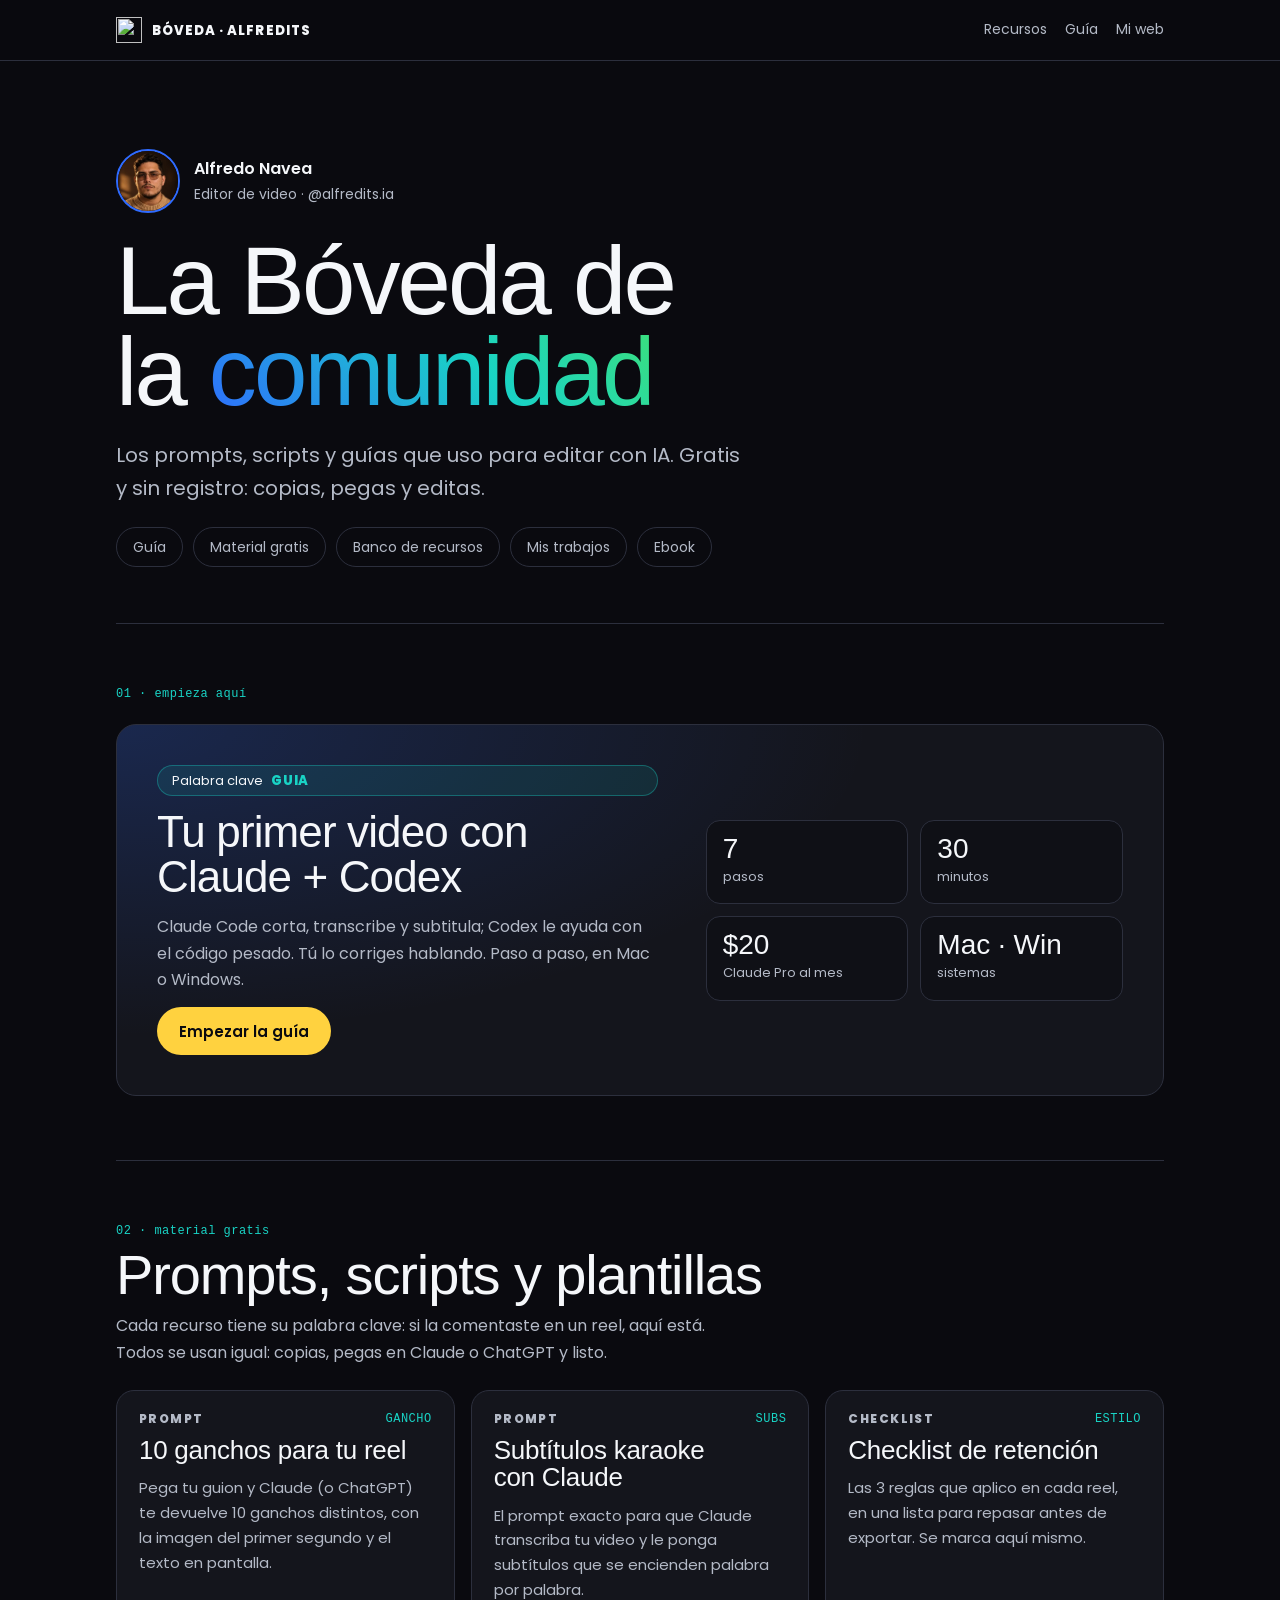
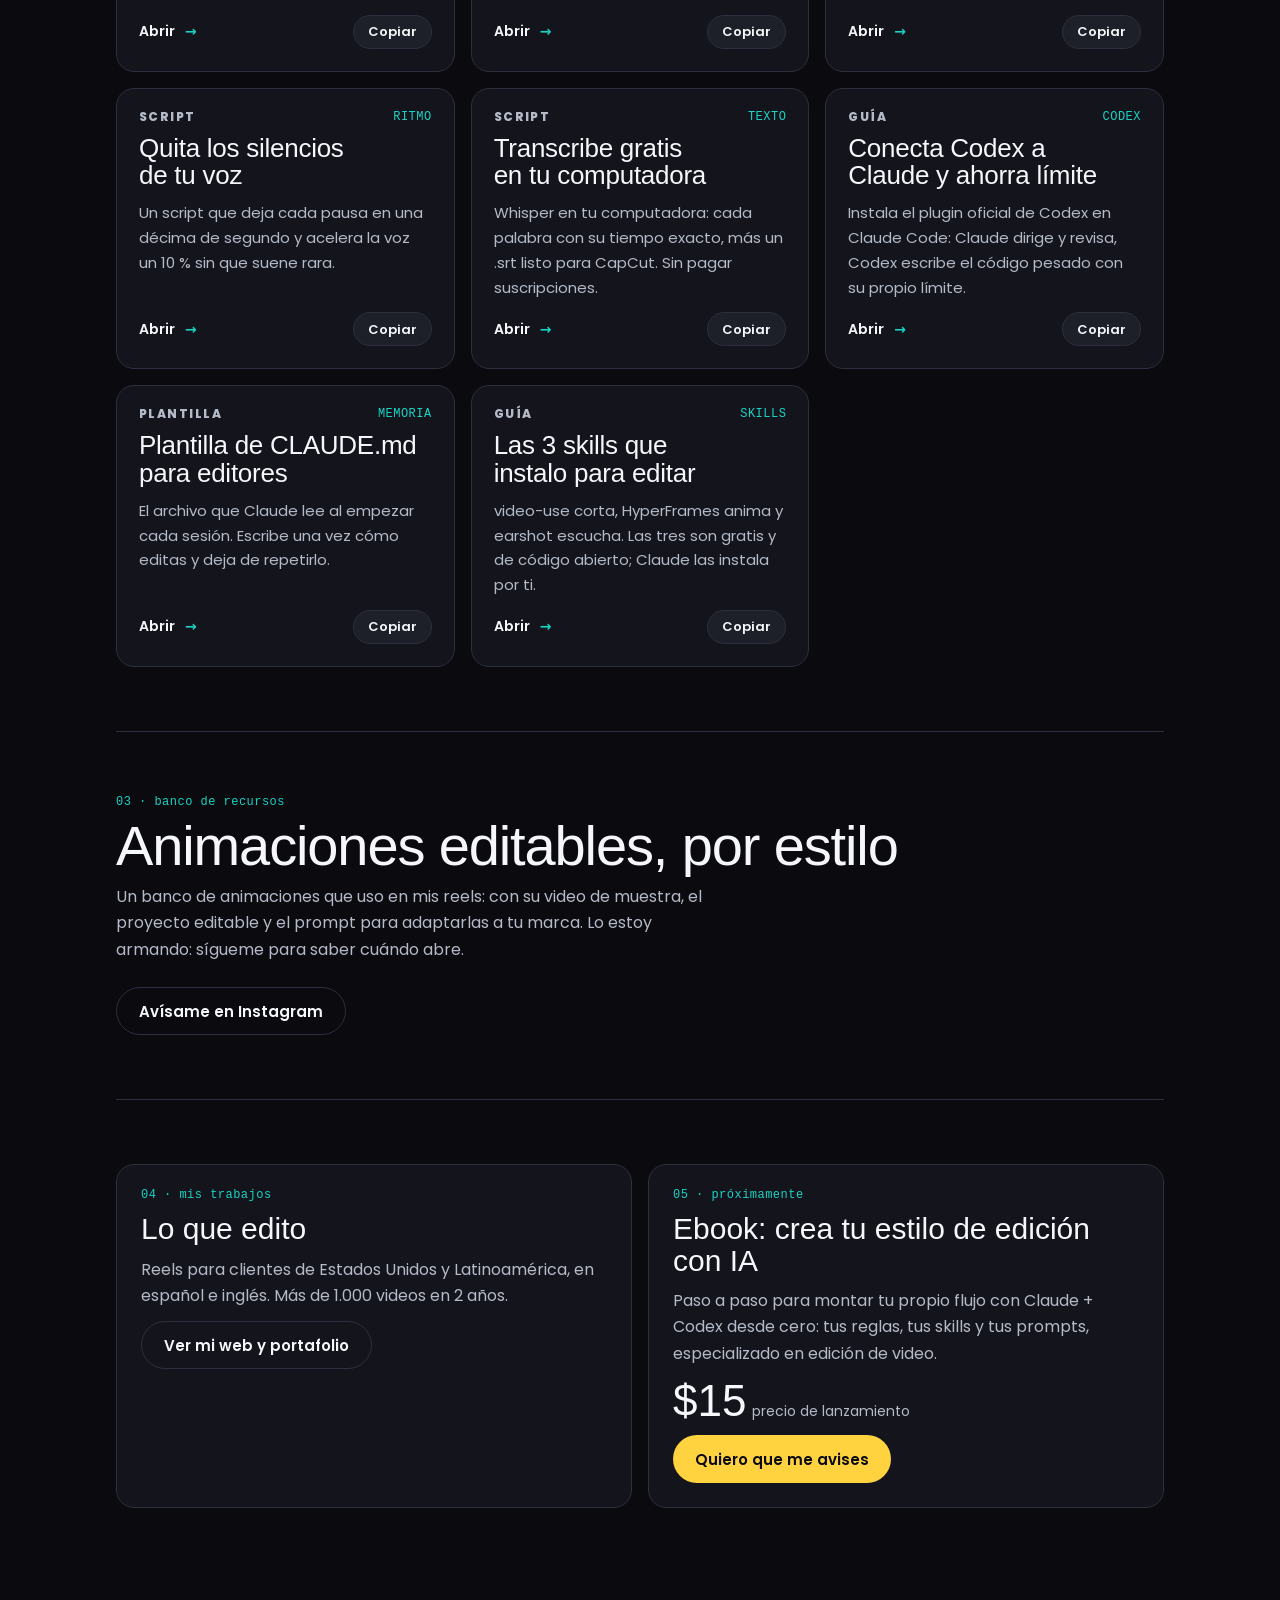
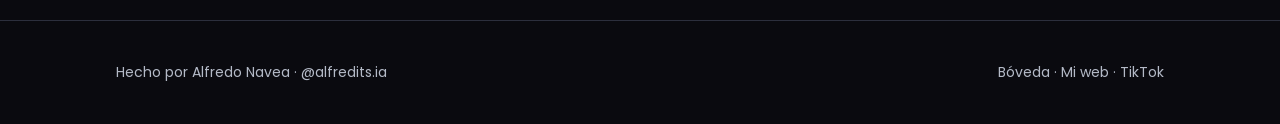
==== commit baae66f9: "Bóveda: numeración 01-05 en lugar de códigos de tiempo Co-Authored-By: Claude Opus 5.5 <noreply@anth" ====
--- a/comunidad/index.html
+++ b/comunidad/index.html
@@ -45,7 +45,7 @@
   </section>
 
   <section class="sec" id="guia">
-    <div class="sec__head"><span class="tc">00:00:01 · empieza aquí</span></div>
+    <div class="sec__head"><span class="tc">01 · empieza aquí</span></div>
     <a class="feature" href="guia/">
       <div class="feature__txt">
         <span class="kw">Palabra clave <b>GUIA</b></span>
@@ -64,7 +64,7 @@
 
   <section class="sec" id="gratis">
     <div class="sec__head">
-      <span class="tc">00:00:08 · material gratis</span>
+      <span class="tc">02 · material gratis</span>
       <h2>Prompts, scripts y plantillas</h2>
       <p>Cada recurso tiene su palabra clave: si la comentaste en un reel, aquí está. Todos se usan igual: copias, pegas en Claude o ChatGPT y listo.</p>
     </div>
@@ -379,7 +379,7 @@
 
   <section class="sec" id="banco">
     <div class="sec__head">
-      <span class="tc">00:00:21 · banco de recursos</span>
+      <span class="tc">03 · banco de recursos</span>
       <h2>Animaciones editables, por estilo</h2>
       <p>Un banco de animaciones que uso en mis reels: con su video de muestra, el proyecto editable y el prompt para adaptarlas a tu marca. Lo estoy armando: sígueme para saber cuándo abre.</p>
     </div>
@@ -389,13 +389,13 @@
   <section class="sec" id="trabajos">
     <div class="duo">
       <div class="panel">
-        <span class="tc">00:00:34 · mis trabajos</span>
+        <span class="tc">04 · mis trabajos</span>
         <h3>Lo que edito</h3>
         <p>Reels para clientes de Estados Unidos y Latinoamérica, en español e inglés. Más de 1.000 videos en 2 años.</p>
         <div class="btns"><a class="btn btn--ghost" href="../">Ver mi web y portafolio</a></div>
       </div>
       <div class="panel" id="ebook">
-        <span class="tc">00:00:47 · próximamente</span>
+        <span class="tc">05 · próximamente</span>
         <h3>Ebook: crea tu estilo de edición con IA</h3>
         <p>Paso a paso para montar tu propio flujo con Claude + Codex desde cero: tus reglas, tus skills y tus prompts, especializado en edición de video.</p>
         <div class="price">$15<small>precio de lanzamiento</small></div>
